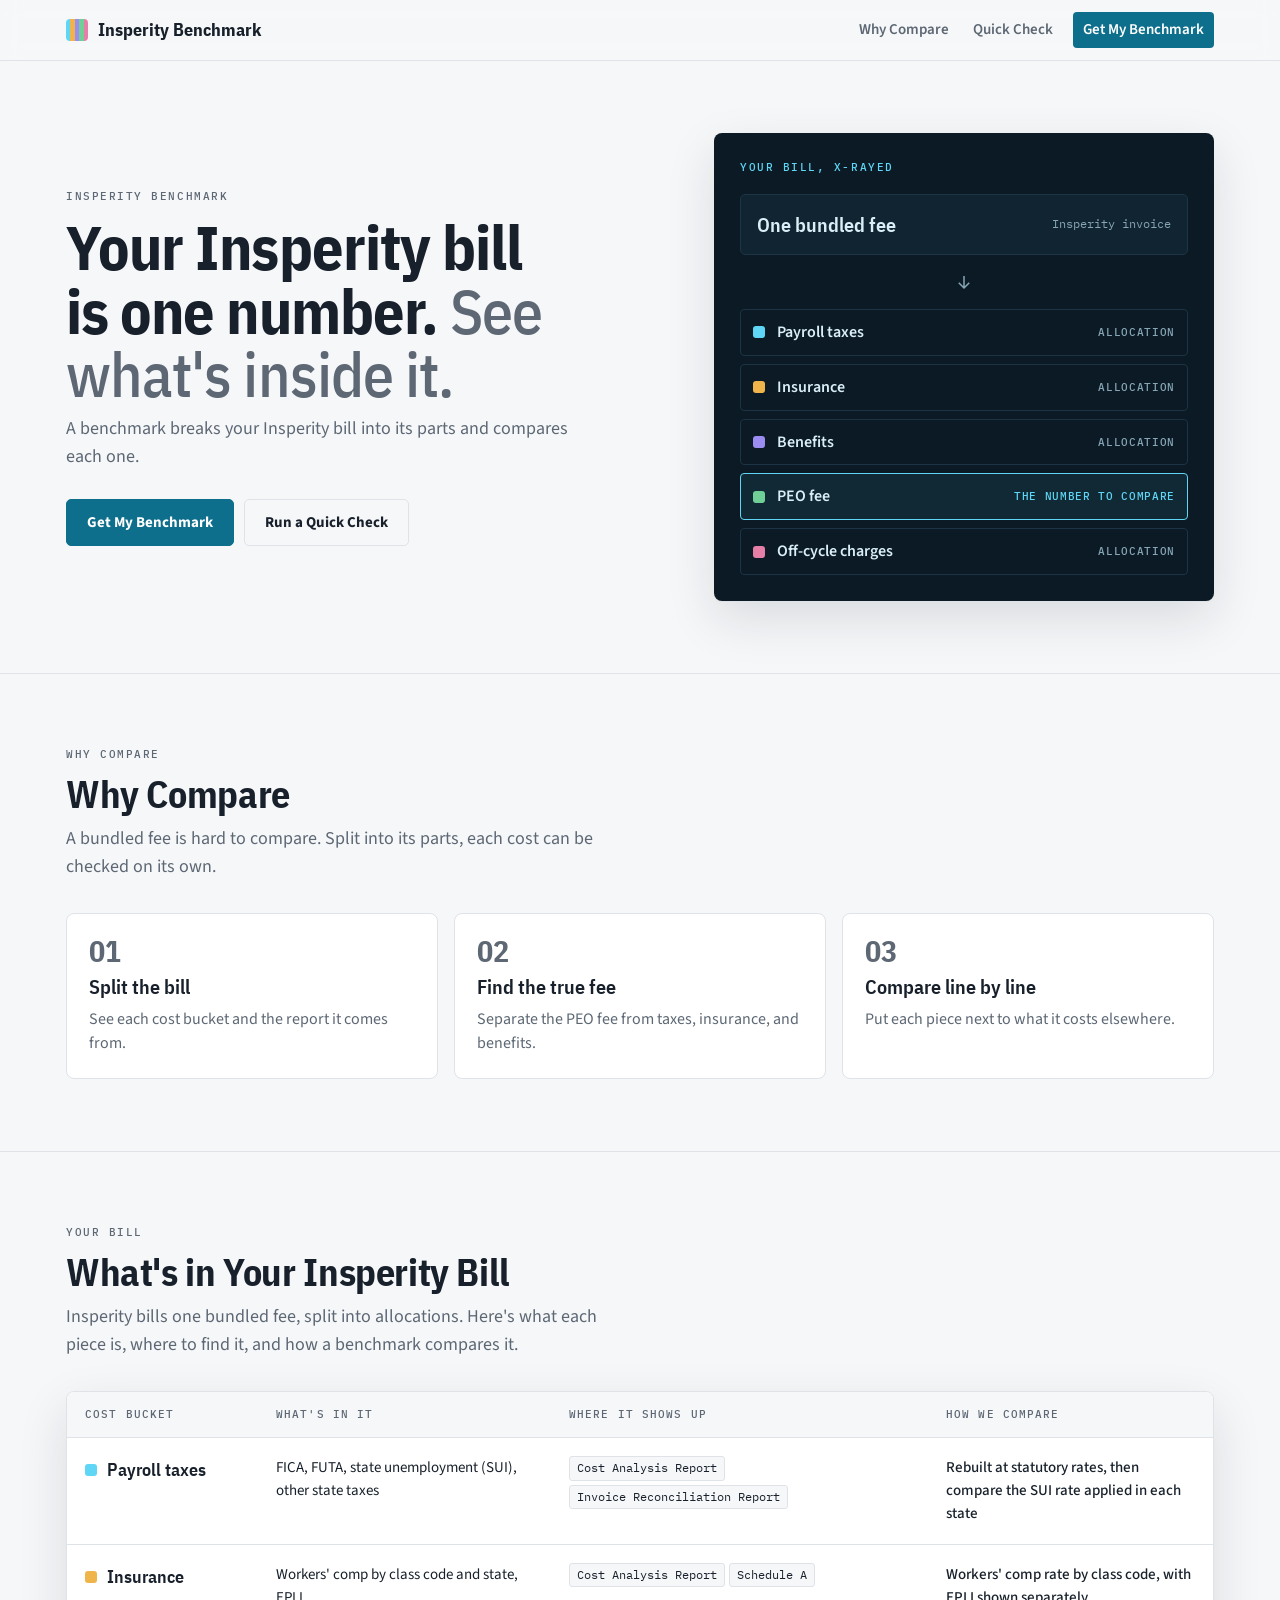
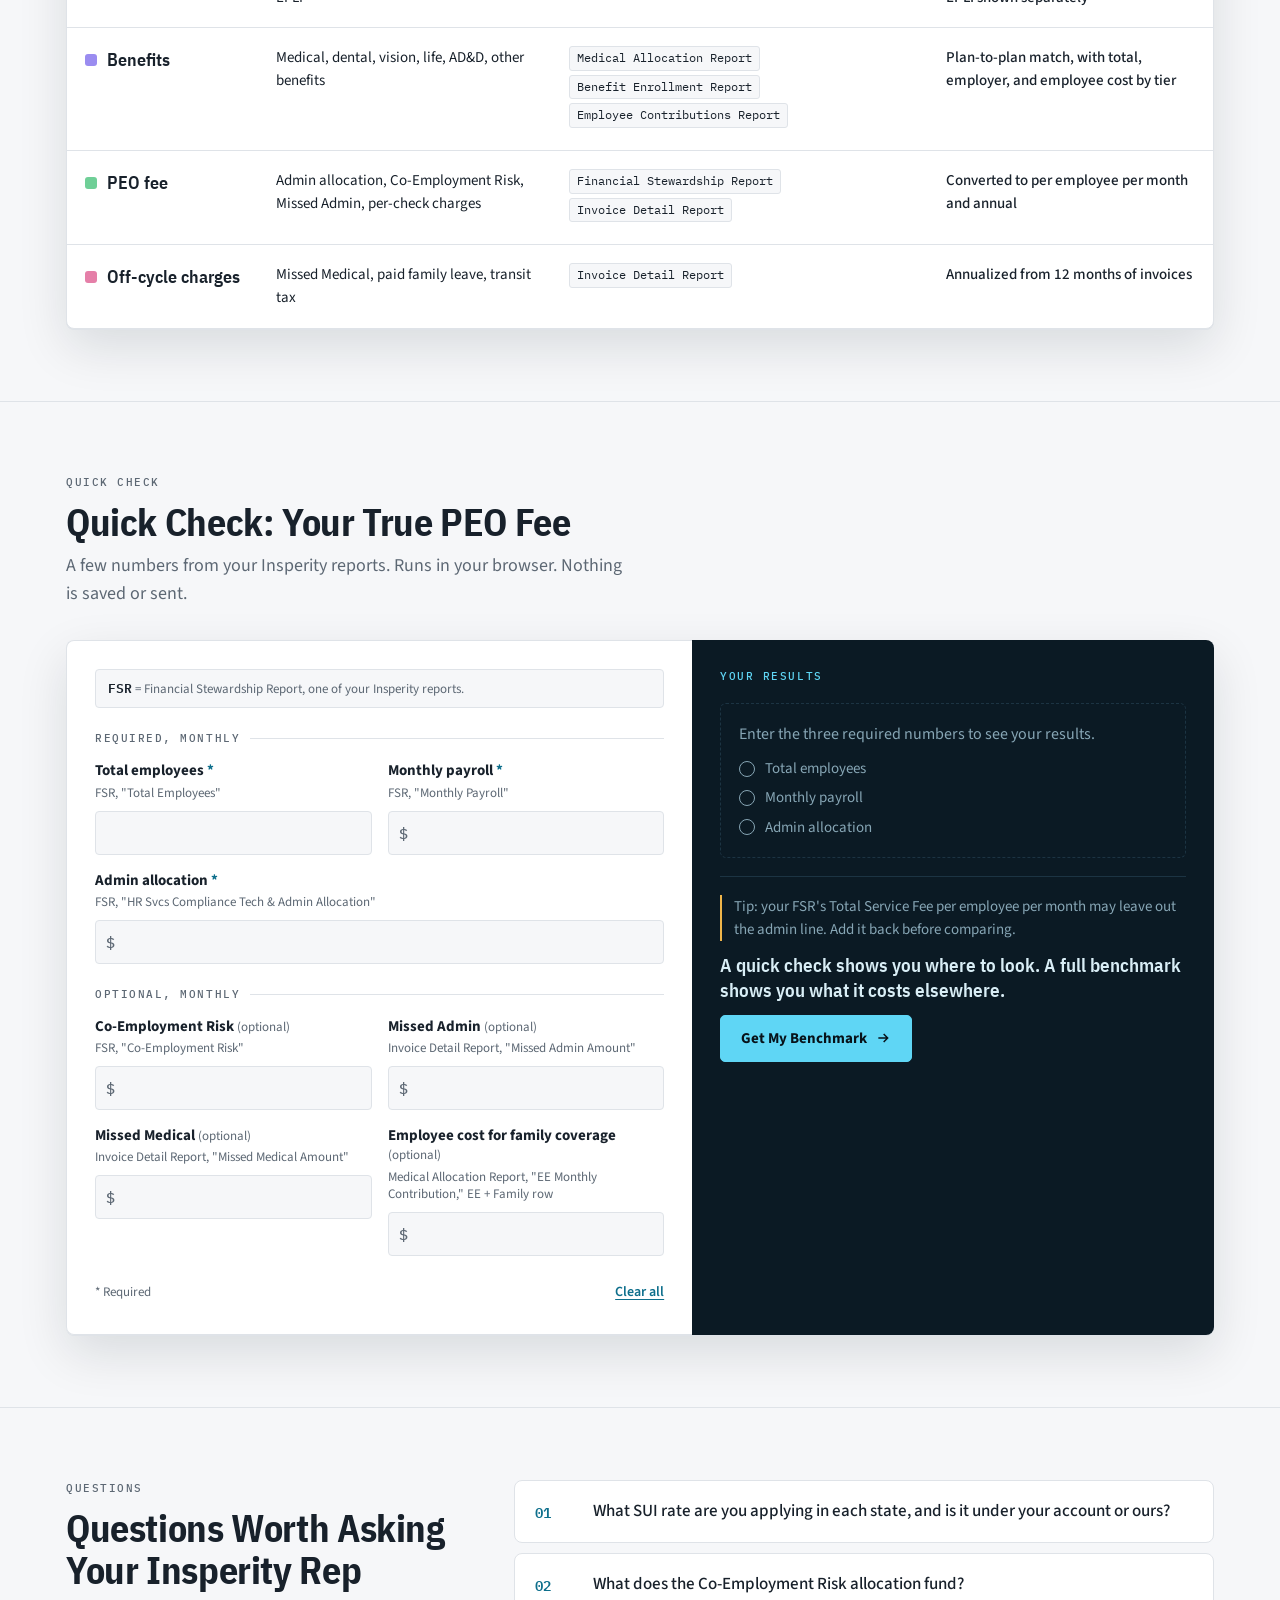
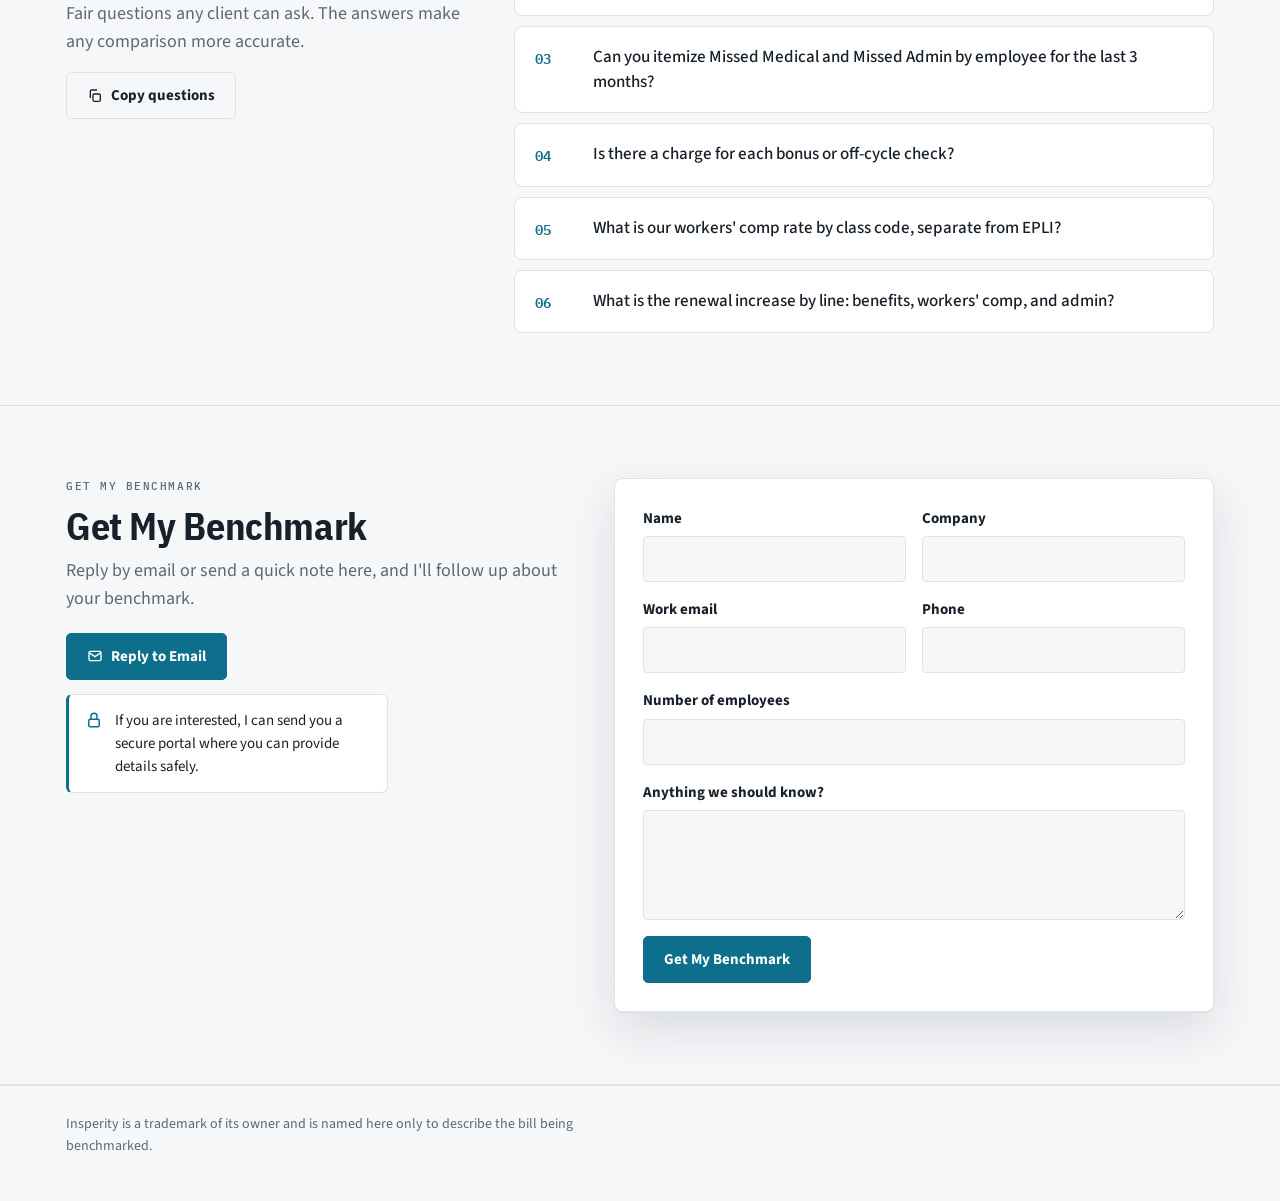
==== insperity/index.html @ aa6baac3 "Add Insperity benchmark landing page New page at insperity/index.html with hero, Why Compare, bill b" ====
<!doctype html>
<html lang="en">
<head>
<meta charset="utf-8">
<meta name="viewport" content="width=device-width, initial-scale=1">
<title>Insperity Benchmark</title>
<meta name="description" content="Benchmark your Insperity bill: what each cost bucket is, where to find it, and your true PEO fee.">
<link rel="preconnect" href="https://fonts.googleapis.com">
<link rel="preconnect" href="https://fonts.gstatic.com" crossorigin>
<link rel="stylesheet" href="https://fonts.googleapis.com/css2?family=IBM+Plex+Mono:wght@400;500;600&family=IBM+Plex+Sans+Condensed:wght@500;600;700&family=Source+Sans+3:wght@400;500;600;700&display=swap">
<style>
:root {
  --paper: #f6f7f9;
  --sheet: #ffffff;
  --ink: #18212b;
  --muted: #5d6874;
  --rule: #dfe3e8;
  --film: #0b1a24;
  --film-2: #102431;
  --film-ink: #d9eef6;
  --film-muted: #87a6b5;
  --film-rule: #1c3443;
  --scan: #5fd6f5;
  --accent: #0e6f8c;
  --accent-ink: #ffffff;
  --c1: #5fd6f5; --c2: #f0b54a; --c3: #9a8cf0; --c4: #6fcf97; --c5: #e57fa8;
  --chip-shop: #8a5a00; --chip-shop-bg: #fbefd6;
  --shadow: 0 1px 0 var(--rule), 0 18px 50px rgba(10, 25, 35, 0.12);
  --display: "IBM Plex Sans Condensed", "Arial Narrow", "Roboto Condensed", sans-serif;
  --body: "Source Sans 3", system-ui, -apple-system, "Segoe UI", sans-serif;
  --mono: "IBM Plex Mono", ui-monospace, "SF Mono", Menlo, monospace;
}
@media (prefers-color-scheme: dark) {
  :root:not([data-theme="light"]) {
    --paper: #0f1418; --sheet: #172027; --ink: #e8edf1; --muted: #98a4ae; --rule: #26313a;
    --film: #071219; --film-2: #0c1c26; --film-rule: #183140; --accent: #5fd6f5; --accent-ink: #071219;
    --chip-shop: #f3cb7a; --chip-shop-bg: #3a2c0e;
    --shadow: 0 1px 0 var(--rule), 0 18px 50px rgba(0, 0, 0, 0.35);
    color-scheme: dark;
  }
}
:root[data-theme="dark"] {
  --paper: #0f1418; --sheet: #172027; --ink: #e8edf1; --muted: #98a4ae; --rule: #26313a;
  --film: #071219; --film-2: #0c1c26; --film-rule: #183140; --accent: #5fd6f5; --accent-ink: #071219;
  --chip-shop: #f3cb7a; --chip-shop-bg: #3a2c0e;
  --shadow: 0 1px 0 var(--rule), 0 18px 50px rgba(0, 0, 0, 0.35);
  color-scheme: dark;
}
* { box-sizing: border-box; }
[hidden] { display: none !important; }
html { scroll-behavior: smooth; -webkit-text-size-adjust: 100%; }
@media (prefers-reduced-motion: reduce) { html { scroll-behavior: auto; } *, *::before, *::after { animation: none !important; transition: none !important; } }
body { margin: 0; background: var(--paper); color: var(--ink); font-family: var(--body); font-size: 16px; line-height: 1.55; -webkit-font-smoothing: antialiased; }
a { color: var(--accent); }
.num { font-variant-numeric: tabular-nums; }
.wrap { max-width: 1180px; margin: 0 auto; padding-left: max(16px, env(safe-area-inset-left, 0px)); padding-right: max(16px, env(safe-area-inset-right, 0px)); }
.label { font-family: var(--mono); font-size: 11px; font-weight: 500; letter-spacing: 0.14em; text-transform: uppercase; color: var(--muted); }
.sr { position: absolute; width: 1px; height: 1px; overflow: hidden; clip: rect(0 0 0 0); white-space: nowrap; }
.skip { position: absolute; left: 16px; top: -48px; z-index: 50; background: var(--ink); color: var(--paper); padding: 8px 12px; border-radius: 4px; }
.skip:focus { top: 8px; }
a:focus-visible, button:focus-visible, input:focus-visible, textarea:focus-visible { outline: 2px solid var(--scan); outline-offset: 2px; }

/* Nav */
.nav { position: sticky; top: 0; z-index: 20; background: color-mix(in srgb, var(--paper) 88%, transparent); backdrop-filter: saturate(1.4) blur(10px); -webkit-backdrop-filter: saturate(1.4) blur(10px); border-bottom: 1px solid var(--rule); }
.nav .wrap { display: flex; align-items: center; gap: 24px; min-height: 60px; }
.brand { display: inline-flex; align-items: center; gap: 10px; font-family: var(--display); font-weight: 700; font-size: 18px; color: var(--ink); text-decoration: none; white-space: nowrap; }
.brand i { width: 22px; height: 22px; border-radius: 4px; background: linear-gradient(90deg, var(--c1) 0 20%, var(--c2) 20% 40%, var(--c3) 40% 60%, var(--c4) 60% 80%, var(--c5) 80%); }
.nav ul { list-style: none; display: flex; align-items: center; gap: 4px; margin: 0 0 0 auto; padding: 0; }
.nav a.link { display: block; color: var(--muted); text-decoration: none; font-size: 15px; font-weight: 600; padding: 6px 10px; border-radius: 4px; white-space: nowrap; }
.nav a.link:hover { color: var(--ink); background: var(--sheet); }
.nav a.link[aria-current="true"] { color: var(--ink); }
.nav a.cta { color: var(--accent-ink); background: var(--accent); margin-left: 6px; }
.nav a.cta:hover { color: var(--accent-ink); background: var(--accent); filter: brightness(1.08); }
@media (max-width: 680px) {
  .nav .wrap { flex-wrap: wrap; gap: 0; padding-block: 8px 6px; min-height: 0; }
  .nav ul { margin: 4px 0 0 -10px; width: calc(100% + 10px); overflow-x: auto; scrollbar-width: none; }
  .nav ul::-webkit-scrollbar { display: none; }
  .nav a.link { font-size: 14px; }
}

/* Sections */
section { padding-block: 72px; border-bottom: 1px solid var(--rule); scroll-margin-top: 64px; }
@media (max-width: 680px) { section { padding-block: 52px; scroll-margin-top: 92px; } }
.head { display: grid; gap: 10px; max-width: 760px; margin-bottom: 32px; }
h1 { margin: 0; font-family: var(--display); font-weight: 700; font-size: clamp(36px, 5.6vw, 62px); line-height: 1.02; letter-spacing: -0.015em; text-wrap: balance; }
h1 span { color: var(--muted); font-weight: 500; }
h2 { margin: 0; font-family: var(--display); font-weight: 700; font-size: clamp(27px, 3.6vw, 38px); line-height: 1.1; letter-spacing: -0.01em; text-wrap: balance; }
h3 { margin: 0; font-family: var(--display); font-weight: 600; font-size: 20px; line-height: 1.25; }
.lede { margin: 0; color: var(--muted); max-width: 62ch; font-size: 18px; text-wrap: pretty; }
.btn { display: inline-flex; align-items: center; gap: 8px; font: 700 15px var(--body); border-radius: 5px; padding: 12px 20px; text-decoration: none; border: 1px solid var(--accent); background: var(--accent); color: var(--accent-ink); cursor: pointer; transition: transform 0.15s ease, filter 0.15s ease; }
.btn:hover { filter: brightness(1.08); transform: translateY(-1px); }
.btn.ghost { background: transparent; color: var(--ink); border-color: var(--rule); }
.btn.ghost:hover { border-color: var(--muted); }
.btn svg { width: 16px; height: 16px; }
.btns { display: flex; flex-wrap: wrap; gap: 10px; }

/* Hero */
.hero { padding-block: 72px; overflow: hidden; }
.hero-grid { display: grid; grid-template-columns: minmax(0, 6fr) minmax(0, 5fr); gap: 48px; align-items: center; }
@media (max-width: 920px) { .hero-grid { grid-template-columns: minmax(0, 1fr); gap: 36px; } }
.hero .head { margin-bottom: 28px; }
.xray { position: relative; background: var(--film); color: var(--film-ink); border-radius: 8px; padding: 26px; box-shadow: var(--shadow); overflow: hidden; display: grid; gap: 18px; }
.xray::after { content: ""; position: absolute; top: 0; bottom: 0; width: 120px; left: -140px; background: linear-gradient(90deg, transparent, rgba(95, 214, 245, 0.18), transparent); pointer-events: none; animation: sweep 2.6s ease-out 0.5s 1; }
@keyframes sweep { to { left: 110%; } }
.xray .label { color: var(--scan); }
.xray .one { border: 1px solid var(--film-rule); border-radius: 5px; padding: 14px 16px; display: flex; justify-content: space-between; align-items: center; gap: 12px; background: var(--film-2); }
.xray .one b { font-family: var(--display); font-size: 20px; font-weight: 600; }
.xray .one span { font-family: var(--mono); font-size: 12px; color: var(--film-muted); }
@media (max-width: 420px) { .xray { padding: 20px; } .xray .one span { display: none; } }
.xray .arrow { justify-self: center; color: var(--film-muted); }
.xray ul { list-style: none; margin: 0; padding: 0; display: grid; gap: 8px; }
.xray li { display: grid; grid-template-columns: 12px minmax(0, 1fr) auto; gap: 12px; align-items: center; padding: 10px 12px; border-radius: 4px; border: 1px solid var(--film-rule); font-weight: 600; }
.xray li i { width: 12px; height: 12px; border-radius: 3px; }
.xray li small { font-family: var(--mono); font-size: 11px; font-weight: 500; color: var(--film-muted); letter-spacing: 0.06em; text-transform: uppercase; }
.xray li.key { border-color: var(--scan); background: rgba(95, 214, 245, 0.08); }
.xray li.key small { color: var(--scan); }

/* Why compare */
.why { display: grid; grid-template-columns: repeat(3, minmax(0, 1fr)); gap: 16px; }
@media (max-width: 860px) { .why { grid-template-columns: minmax(0, 1fr); } }
.card { background: var(--sheet); border: 1px solid var(--rule); border-radius: 8px; padding: 22px; display: grid; gap: 8px; align-content: start; }
.card .n { font-family: var(--display); font-weight: 700; font-size: 30px; line-height: 1; color: var(--muted); }
.card p { margin: 0; color: var(--muted); }

/* Section 1: bill table */
.table-wrap { background: var(--sheet); border: 1px solid var(--rule); border-radius: 8px; overflow-x: auto; box-shadow: var(--shadow); }
table.bill { width: 100%; border-collapse: collapse; font-size: 15px; }
table.bill th { text-align: left; font-family: var(--mono); font-weight: 500; font-size: 11px; letter-spacing: 0.1em; text-transform: uppercase; color: var(--muted); padding: 14px 18px; border-bottom: 1px solid var(--rule); background: var(--paper); }
table.bill td { padding: 18px; border-bottom: 1px solid var(--rule); vertical-align: top; }
table.bill tbody tr:last-child td { border-bottom: 0; }
table.bill tbody tr { transition: background 0.15s ease; }
table.bill tbody tr:hover { background: color-mix(in srgb, var(--paper) 60%, transparent); }
table.bill td:first-child { white-space: nowrap; }
.bucket { display: inline-flex; align-items: center; gap: 10px; font-family: var(--display); font-weight: 600; font-size: 18px; }
.bucket i { width: 12px; height: 12px; border-radius: 3px; flex: none; }
.where { color: var(--muted); }
.where span { display: inline-block; font-family: var(--mono); font-size: 12px; padding: 2px 7px; margin: 0 4px 4px 0; border: 1px solid var(--rule); border-radius: 3px; background: var(--paper); color: var(--ink); }
.compare { font-weight: 500; }
@media (max-width: 760px) {
  .table-wrap { background: transparent; border: 0; overflow: visible; box-shadow: none; }
  table.bill, table.bill tbody, table.bill tr, table.bill td { display: block; width: 100%; }
  table.bill thead { position: absolute; width: 1px; height: 1px; overflow: hidden; clip: rect(0 0 0 0); }
  table.bill tbody tr { background: var(--sheet); border: 1px solid var(--rule); border-radius: 8px; margin-bottom: 12px; padding: 6px 0 8px; }
  table.bill tbody tr:hover { background: var(--sheet); }
  table.bill td { border-bottom: 0; padding: 8px 18px; white-space: normal; }
  table.bill td:first-child { padding-top: 14px; padding-bottom: 4px; }
  table.bill td:not(:first-child)::before { content: attr(data-label); display: block; font-family: var(--mono); font-size: 11px; letter-spacing: 0.1em; text-transform: uppercase; color: var(--muted); margin-bottom: 4px; }
}

/* Section 2: quick check */
.qc { display: grid; grid-template-columns: minmax(0, 6fr) minmax(0, 5fr); border-radius: 8px; box-shadow: var(--shadow); align-items: stretch; }
@media (max-width: 900px) { .qc { grid-template-columns: minmax(0, 1fr); } }
.qc-in { background: var(--sheet); border: 1px solid var(--rule); border-right: 0; border-radius: 8px 0 0 8px; padding: 28px; display: grid; gap: 22px; align-content: start; }
@media (max-width: 900px) { .qc-in { border-right: 1px solid var(--rule); border-bottom: 0; border-radius: 8px 8px 0 0; padding: 22px; } }
.group { display: grid; gap: 14px; border: 0; margin: 0; padding: 0; min-width: 0; }
.group legend { padding: 0; margin-bottom: 14px; display: flex; align-items: center; gap: 10px; width: 100%; }
.group legend::after { content: ""; flex: 1; height: 1px; background: var(--rule); }
.fields { display: grid; grid-template-columns: repeat(2, minmax(0, 1fr)); gap: 16px; }
@media (max-width: 560px) { .fields { grid-template-columns: minmax(0, 1fr); } }
.field { display: grid; gap: 4px; align-content: start; }
.field.wide { grid-column: 1 / -1; }
.field label { font-weight: 700; font-size: 15px; line-height: 1.3; }
.field .opt { font-weight: 400; color: var(--muted); font-size: 13px; }
.field .req { color: var(--accent); font-weight: 700; }
.field .src { font-size: 13px; color: var(--muted); line-height: 1.35; }
.input { position: relative; margin-top: 4px; }
.input b { position: absolute; left: 11px; top: 50%; transform: translateY(-50%); font: 500 15px var(--mono); color: var(--muted); pointer-events: none; }
.input input { font: 500 16px var(--mono); color: var(--ink); background: var(--paper); border: 1px solid var(--rule); border-radius: 4px; padding: 11px 12px 11px 28px; width: 100%; font-variant-numeric: tabular-nums; transition: border-color 0.15s ease, background 0.15s ease; }
.input.count input { padding-left: 12px; }
.input input:hover { border-color: var(--muted); }
.input input:focus { background: var(--sheet); border-color: var(--accent); }
.fine { margin: 0; font-size: 13px; color: var(--muted); padding: 8px 12px; background: var(--paper); border: 1px solid var(--rule); border-radius: 4px; }
.fine b { font-family: var(--mono); font-weight: 600; color: var(--ink); }
.qc-tools { display: flex; justify-content: space-between; align-items: center; gap: 12px; flex-wrap: wrap; font-size: 13px; color: var(--muted); }
.textbtn { font: 600 14px var(--body); color: var(--accent); background: none; border: 0; padding: 4px 0; cursor: pointer; text-decoration: underline; text-underline-offset: 3px; }

.qc-out { background: var(--film); color: var(--film-ink); border-radius: 0 8px 8px 0; padding: 28px; position: relative; }
@media (max-width: 900px) { .qc-out { border-radius: 0 0 8px 8px; padding: 22px; } }
.qc-out-inner { position: sticky; top: 84px; display: grid; gap: 18px; }
.qc-out .label { color: var(--scan); }
.qc-out a { color: var(--scan); }
.empty { display: grid; gap: 10px; color: var(--film-muted); border: 1px dashed var(--film-rule); border-radius: 6px; padding: 18px; margin: 0; }
.empty ul { margin: 0; padding: 0; list-style: none; display: grid; gap: 6px; font-size: 15px; }
.empty li { display: flex; align-items: center; gap: 10px; }
.empty li::before { content: ""; width: 14px; height: 14px; border-radius: 50%; border: 1.5px solid var(--film-muted); flex: none; }
.empty li.done { color: var(--film-ink); }
.empty li.done::before { background: var(--scan); border-color: var(--scan); }
.result { border-top: 1px solid var(--film-rule); padding-top: 16px; display: grid; gap: 6px; animation: rise 0.25s ease-out; }
.result:first-of-type { border-top: 0; padding-top: 0; }
@keyframes rise { from { opacity: 0; transform: translateY(4px); } }
.result .stat { font-family: var(--display); font-weight: 600; font-size: 21px; line-height: 1.3; }
.result .stat b { color: var(--scan); font-weight: 700; }
.result.primary { background: var(--film-2); border: 1px solid var(--film-rule); border-radius: 6px; padding: 18px; }
.result.primary .stat { font-size: 24px; }
.result p { margin: 0; color: var(--film-muted); font-size: 15px; }
.result .source { font-size: 13px; }
.band { display: inline-block; justify-self: start; font-family: var(--mono); font-size: 11px; font-weight: 600; letter-spacing: 0.06em; text-transform: uppercase; padding: 3px 8px; border-radius: 3px; }
.band.low { color: #071219; background: var(--c4); }
.band.mid { color: #071219; background: var(--c2); }
.band.high { color: #071219; background: var(--c5); }
.after { border-top: 1px solid var(--film-rule); padding-top: 18px; display: grid; gap: 12px; }
.after p { margin: 0; font-size: 15px; }
.after .tip { color: var(--film-muted); padding-left: 12px; border-left: 2px solid var(--c2); }
.after .close { font-family: var(--display); font-size: 19px; font-weight: 600; line-height: 1.3; }
.qc-out .btn { justify-self: start; background: var(--scan); border-color: var(--scan); color: #071219; }

/* Section 3: questions */
.q-grid { display: grid; grid-template-columns: minmax(0, 4fr) minmax(0, 7fr); gap: 48px; align-items: start; }
@media (max-width: 860px) { .q-grid { grid-template-columns: minmax(0, 1fr); gap: 8px; } }
.q-grid .head { position: sticky; top: 92px; margin-bottom: 0; }
@media (max-width: 860px) { .q-grid .head { position: static; margin-bottom: 20px; } }
ol.asks { list-style: none; margin: 0; padding: 0; counter-reset: q; display: grid; gap: 10px; }
ol.asks li { counter-increment: q; display: grid; grid-template-columns: 44px minmax(0, 1fr); gap: 14px; align-items: start; padding: 18px 20px; background: var(--sheet); border: 1px solid var(--rule); border-radius: 8px; font-size: 17px; font-weight: 500; line-height: 1.45; }
ol.asks li::before { content: counter(q, decimal-leading-zero); font-family: var(--mono); font-weight: 600; font-size: 14px; line-height: 1.8; color: var(--accent); }
.copy-row { margin-top: 6px; display: flex; align-items: center; gap: 12px; }
.copied { font-size: 14px; color: var(--muted); }

/* Section 4: stories */
.stories { display: grid; grid-template-columns: repeat(auto-fit, minmax(290px, 1fr)); gap: 16px; }
.story { background: var(--sheet); border: 1px solid var(--rule); border-radius: 8px; padding: 24px; display: grid; gap: 16px; align-content: start; }
.story dl { margin: 0; display: grid; gap: 14px; }
.story dt { font-family: var(--mono); font-size: 11px; letter-spacing: 0.12em; text-transform: uppercase; color: var(--muted); }
.story dd { margin: 3px 0 0; }
.story blockquote { margin: 0; padding: 14px 0 0 16px; border-left: 3px solid var(--accent); font-size: 17px; font-weight: 500; }
.story blockquote cite { display: block; margin-top: 8px; font-style: normal; font-weight: 400; font-size: 14px; color: var(--muted); }

/* Form */
.form-grid { display: grid; grid-template-columns: minmax(0, 5fr) minmax(0, 6fr); gap: 48px; align-items: start; }
@media (max-width: 860px) { .form-grid { grid-template-columns: minmax(0, 1fr); gap: 8px; } }
.form { background: var(--sheet); border: 1px solid var(--rule); border-radius: 8px; padding: 28px; display: grid; gap: 16px; box-shadow: var(--shadow); }
@media (max-width: 560px) { .form { padding: 20px; } }
.form .row2 { display: grid; grid-template-columns: 1fr 1fr; gap: 16px; }
@media (max-width: 560px) { .form .row2 { grid-template-columns: 1fr; } }
.form label { display: grid; gap: 6px; font-weight: 700; font-size: 15px; }
.form input, .form textarea { font: 400 16px var(--body); color: var(--ink); background: var(--paper); border: 1px solid var(--rule); border-radius: 4px; padding: 11px 12px; width: 100%; transition: border-color 0.15s ease, background 0.15s ease; }
.form input:focus, .form textarea:focus { background: var(--sheet); border-color: var(--accent); }
.form textarea { min-height: 110px; resize: vertical; }
.form .btn { justify-self: start; }
.hp { position: absolute; left: -9999px; }
.reply { margin-top: 10px; display: grid; gap: 14px; justify-items: start; }
.secure { margin: 0; display: flex; gap: 12px; align-items: flex-start; padding: 14px 16px; background: var(--sheet); border: 1px solid var(--rule); border-left: 3px solid var(--accent); border-radius: 6px; font-size: 15px; max-width: 46ch; }
.secure svg { width: 18px; height: 18px; flex: none; margin-top: 2px; color: var(--accent); }

footer { padding-block: 28px 44px; color: var(--muted); font-size: 14px; border-top: 1px solid var(--rule); }
footer .wrap { display: flex; flex-wrap: wrap; justify-content: space-between; gap: 12px; }
footer p { margin: 0; max-width: 80ch; }
</style>
</head>
<body>
<a class="skip" href="#main">Skip to content</a>

<nav class="nav" aria-label="Page">
  <div class="wrap">
    <a class="brand" href="#top"><i aria-hidden="true"></i>Insperity Benchmark</a>
    <ul>
      <li><a class="link" href="#why-compare">Why Compare</a></li>
      <li><a class="link" href="#quick-check">Quick Check</a></li>
      <li><a class="link cta" href="#get-benchmark">Get My Benchmark</a></li>
    </ul>
  </div>
</nav>

<main id="main">

  <!-- Hero (stand-in: replace with the live page's hero) -->
  <section class="hero" id="top">
    <div class="wrap hero-grid">
      <div>
        <div class="head">
          <span class="label">Insperity benchmark</span>
          <h1>Your Insperity bill is one number. <span>See what's inside it.</span></h1>
          <p class="lede">A benchmark breaks your Insperity bill into its parts and compares each one.</p>
        </div>
        <div class="btns">
          <a class="btn" href="#get-benchmark">Get My Benchmark</a>
          <a class="btn ghost" href="#quick-check">Run a Quick Check</a>
        </div>
      </div>
      <figure class="xray" aria-label="One bundled fee, split into five cost buckets" style="margin:0">
        <span class="label">Your bill, x-rayed</span>
        <div class="one"><b>One bundled fee</b><span>Insperity invoice</span></div>
        <svg class="arrow" width="18" height="18" viewBox="0 0 24 24" fill="none" stroke="currentColor" stroke-width="2" aria-hidden="true"><path d="M12 4v16M5 13l7 7 7-7"/></svg>
        <ul>
          <li><i style="background:var(--c1)"></i>Payroll taxes<small>Allocation</small></li>
          <li><i style="background:var(--c2)"></i>Insurance<small>Allocation</small></li>
          <li><i style="background:var(--c3)"></i>Benefits<small>Allocation</small></li>
          <li class="key"><i style="background:var(--c4)"></i>PEO fee<small>The number to compare</small></li>
          <li><i style="background:var(--c5)"></i>Off-cycle charges<small>Allocation</small></li>
        </ul>
      </figure>
    </div>
  </section>

  <!-- Why Compare (stand-in: replace with the live page's section) -->
  <section id="why-compare">
    <div class="wrap">
      <div class="head">
        <span class="label">Why compare</span>
        <h2>Why Compare</h2>
        <p class="lede">A bundled fee is hard to compare. Split into its parts, each cost can be checked on its own.</p>
      </div>
      <div class="why">
        <div class="card"><span class="n">01</span><h3>Split the bill</h3><p>See each cost bucket and the report it comes from.</p></div>
        <div class="card"><span class="n">02</span><h3>Find the true fee</h3><p>Separate the PEO fee from taxes, insurance, and benefits.</p></div>
        <div class="card"><span class="n">03</span><h3>Compare line by line</h3><p>Put each piece next to what it costs elsewhere.</p></div>
      </div>
    </div>
  </section>

  <!-- NEW Section 1 -->
  <section id="your-bill">
    <div class="wrap">
      <div class="head">
        <span class="label">Your bill</span>
        <h2>What's in Your Insperity Bill</h2>
        <p class="lede">Insperity bills one bundled fee, split into allocations. Here's what each piece is, where to find it, and how a benchmark compares it.</p>
      </div>
      <div class="table-wrap">
        <table class="bill">
          <thead>
            <tr><th scope="col">Cost bucket</th><th scope="col">What's in it</th><th scope="col">Where it shows up</th><th scope="col">How we compare</th></tr>
          </thead>
          <tbody>
            <tr>
              <td><span class="bucket"><i style="background:var(--c1)"></i>Payroll taxes</span></td>
              <td data-label="What's in it">FICA, FUTA, state unemployment (SUI), other state taxes</td>
              <td data-label="Where it shows up" class="where"><span>Cost Analysis Report</span><span>Invoice Reconciliation Report</span></td>
              <td data-label="How we compare" class="compare">Rebuilt at statutory rates, then compare the SUI rate applied in each state</td>
            </tr>
            <tr>
              <td><span class="bucket"><i style="background:var(--c2)"></i>Insurance</span></td>
              <td data-label="What's in it">Workers' comp by class code and state, EPLI</td>
              <td data-label="Where it shows up" class="where"><span>Cost Analysis Report</span><span>Schedule A</span></td>
              <td data-label="How we compare" class="compare">Workers' comp rate by class code, with EPLI shown separately</td>
            </tr>
            <tr>
              <td><span class="bucket"><i style="background:var(--c3)"></i>Benefits</span></td>
              <td data-label="What's in it">Medical, dental, vision, life, AD&amp;D, other benefits</td>
              <td data-label="Where it shows up" class="where"><span>Medical Allocation Report</span><span>Benefit Enrollment Report</span><span>Employee Contributions Report</span></td>
              <td data-label="How we compare" class="compare">Plan-to-plan match, with total, employer, and employee cost by tier</td>
            </tr>
            <tr>
              <td><span class="bucket"><i style="background:var(--c4)"></i>PEO fee</span></td>
              <td data-label="What's in it">Admin allocation, Co-Employment Risk, Missed Admin, per-check charges</td>
              <td data-label="Where it shows up" class="where"><span>Financial Stewardship Report</span><span>Invoice Detail Report</span></td>
              <td data-label="How we compare" class="compare">Converted to per employee per month and annual</td>
            </tr>
            <tr>
              <td><span class="bucket"><i style="background:var(--c5)"></i>Off-cycle charges</span></td>
              <td data-label="What's in it">Missed Medical, paid family leave, transit tax</td>
              <td data-label="Where it shows up" class="where"><span>Invoice Detail Report</span></td>
              <td data-label="How we compare" class="compare">Annualized from 12 months of invoices</td>
            </tr>
          </tbody>
        </table>
      </div>
    </div>
  </section>

  <!-- NEW Section 2 -->
  <section id="quick-check">
    <div class="wrap">
      <div class="head">
        <span class="label">Quick check</span>
        <h2>Quick Check: Your True PEO Fee</h2>
        <p class="lede">A few numbers from your Insperity reports. Runs in your browser. Nothing is saved or sent.</p>
      </div>

      <div class="qc">
        <form class="qc-in" id="qc-form" autocomplete="off" novalidate>
          <p class="fine"><b>FSR</b> = Financial Stewardship Report, one of your Insperity reports.</p>
          <fieldset class="group">
            <legend class="label">Required, monthly</legend>
            <div class="fields">
              <div class="field">
                <label for="qc-employees">Total employees <span class="req" aria-hidden="true">*</span></label>
                <span class="src" id="h-employees">FSR, "Total Employees"</span>
                <div class="input count"><input id="qc-employees" data-kind="count" type="text" inputmode="decimal" required aria-describedby="h-employees"></div>
              </div>
              <div class="field">
                <label for="qc-payroll">Monthly payroll <span class="req" aria-hidden="true">*</span></label>
                <span class="src" id="h-payroll">FSR, "Monthly Payroll"</span>
                <div class="input"><b aria-hidden="true">$</b><input id="qc-payroll" type="text" inputmode="decimal" required aria-describedby="h-payroll"></div>
              </div>
              <div class="field wide">
                <label for="qc-admin">Admin allocation <span class="req" aria-hidden="true">*</span></label>
                <span class="src" id="h-admin">FSR, "HR Svcs Compliance Tech &amp; Admin Allocation"</span>
                <div class="input"><b aria-hidden="true">$</b><input id="qc-admin" type="text" inputmode="decimal" required aria-describedby="h-admin"></div>
              </div>
            </div>
          </fieldset>

          <fieldset class="group">
            <legend class="label">Optional, monthly</legend>
            <div class="fields">
              <div class="field">
                <label for="qc-risk">Co-Employment Risk <span class="opt">(optional)</span></label>
                <span class="src" id="h-risk">FSR, "Co-Employment Risk"</span>
                <div class="input"><b aria-hidden="true">$</b><input id="qc-risk" type="text" inputmode="decimal" aria-describedby="h-risk"></div>
              </div>
              <div class="field">
                <label for="qc-missed-admin">Missed Admin <span class="opt">(optional)</span></label>
                <span class="src" id="h-missed-admin">Invoice Detail Report, "Missed Admin Amount"</span>
                <div class="input"><b aria-hidden="true">$</b><input id="qc-missed-admin" type="text" inputmode="decimal" aria-describedby="h-missed-admin"></div>
              </div>
              <div class="field">
                <label for="qc-missed-medical">Missed Medical <span class="opt">(optional)</span></label>
                <span class="src" id="h-missed-medical">Invoice Detail Report, "Missed Medical Amount"</span>
                <div class="input"><b aria-hidden="true">$</b><input id="qc-missed-medical" type="text" inputmode="decimal" aria-describedby="h-missed-medical"></div>
              </div>
              <div class="field">
                <label for="qc-family">Employee cost for family coverage <span class="opt">(optional)</span></label>
                <span class="src" id="h-family">Medical Allocation Report, "EE Monthly Contribution," EE + Family row</span>
                <div class="input"><b aria-hidden="true">$</b><input id="qc-family" type="text" inputmode="decimal" aria-describedby="h-family"></div>
              </div>
            </div>
          </fieldset>

          <div class="qc-tools">
            <span><span class="req">*</span> Required</span>
            <button type="reset" class="textbtn">Clear all</button>
          </div>
        </form>

        <div class="qc-out">
          <div class="qc-out-inner" aria-live="polite">
            <span class="label">Your results</span>

            <div class="empty" id="qc-empty">
              <span>Enter the three required numbers to see your results.</span>
              <ul>
                <li data-need="employees">Total employees</li>
                <li data-need="payroll">Monthly payroll</li>
                <li data-need="admin">Admin allocation</li>
              </ul>
            </div>

            <div class="result primary" id="r-fee" hidden>
              <div class="stat">True PEO fee: <b class="num" id="v-pepm"></b> per employee per month, <b class="num" id="v-annual"></b> per year</div>
              <p>This is Insperity's actual price for service. Everything else on your bill is taxes, insurance, and benefits that any PEO pays. This is the number to compare.</p>
            </div>
            <div class="result" id="r-pct" hidden>
              <div class="stat">True PEO fee as % of payroll: <b class="num" id="v-pct"></b></div>
              <p>Useful for comparing quotes priced different ways: per employee, per day, or percent of payroll.</p>
            </div>
            <div class="result" id="r-offcycle" hidden>
              <div class="stat">Off-cycle charges: <b class="num" id="v-offcycle"></b> per year</div>
              <p>These are billed outside your regular payroll allocations. Ask your rep to itemize them by employee.</p>
            </div>
            <div class="result" id="r-family" hidden>
              <div class="stat">Employee family cost: <b class="num" id="v-family"></b> per year</div>
              <span class="band" id="v-family-tag"></span>
              <p id="v-family-band"></p>
              <p class="source">Source: <a href="https://www.kff.org/health-costs/2026-employer-health-benefits-survey/" target="_blank" rel="noopener">KFF 2026 Employer Health Benefits Survey</a></p>
            </div>

            <div class="after">
              <p class="tip">Tip: your FSR's Total Service Fee per employee per month may leave out the admin line. Add it back before comparing.</p>
              <p class="close">A quick check shows you where to look. A full benchmark shows you what it costs elsewhere.</p>
              <a class="btn" href="#get-benchmark">Get My Benchmark
                <svg viewBox="0 0 24 24" fill="none" stroke="currentColor" stroke-width="2.2" aria-hidden="true"><path d="M5 12h14M13 6l6 6-6 6"/></svg></a>
            </div>
          </div>
        </div>
      </div>
    </div>
  </section>

  <!-- NEW Section 3 -->
  <section id="questions">
    <div class="wrap q-grid">
      <div class="head">
        <span class="label">Questions</span>
        <h2>Questions Worth Asking Your Insperity Rep</h2>
        <p class="lede">Fair questions any client can ask. The answers make any comparison more accurate.</p>
        <div class="copy-row">
          <button type="button" class="btn ghost" id="copy-questions">
            <svg viewBox="0 0 24 24" fill="none" stroke="currentColor" stroke-width="2" aria-hidden="true"><rect x="9" y="9" width="11" height="11" rx="2"/><path d="M5 15V5a2 2 0 0 1 2-2h8"/></svg>
            Copy questions</button>
          <span class="copied" id="copied" role="status"></span>
        </div>
      </div>
      <ol class="asks" id="asks">
        <li>What SUI rate are you applying in each state, and is it under your account or ours?</li>
        <li>What does the Co-Employment Risk allocation fund?</li>
        <li>Can you itemize Missed Medical and Missed Admin by employee for the last 3 months?</li>
        <li>Is there a charge for each bonus or off-cycle check?</li>
        <li>What is our workers' comp rate by class code, separate from EPLI?</li>
        <li>What is the renewal increase by line: benefits, workers' comp, and admin?</li>
      </ol>
    </div>
  </section>

  <!-- Existing sections from the live page go here, in their current order. -->

  <!-- NEW Section 4: hidden until real, approved stories are added. Remove the hidden attribute to show it. -->
  <section id="stories" hidden>
    <div class="wrap">
      <div class="head">
        <span class="label">Benchmark stories</span>
        <h2>Benchmark Stories</h2>
      </div>
      <div class="stories">
        <!--
        STORY CARD TEMPLATE. Copy this block once per story (up to 3) and replace each [bracketed] field.
        <article class="story">
          <dl>
            <div><dt>Profile</dt><dd>[Profile]</dd></div>
            <div><dt>What the benchmark found</dt><dd>[What the benchmark found]</dd></div>
            <div><dt>The decision</dt><dd>[The decision]</dd></div>
            <div><dt>The result</dt><dd>[The result]</dd></div>
          </dl>
          <blockquote>
            [Quote]
            <cite>[Name, title, company]</cite>
          </blockquote>
        </article>
        -->
      </div>
    </div>
  </section>

  <!-- Form (stand-in: keep the live page's form, name, and fields) -->
  <section id="get-benchmark">
    <div class="wrap form-grid">
      <div class="head">
        <span class="label">Get my benchmark</span>
        <h2>Get My Benchmark</h2>
        <p class="lede">Reply by email or send a quick note here, and I'll follow up about your benchmark.</p>
        <div class="reply">
          <!-- Set the address in the href below. -->
          <a class="btn" id="reply-email" href="mailto:your-email@brandonibarra.com?subject=Insperity%20benchmark&amp;body=Name%3A%20%0ACompany%3A%20%0ANumber%20of%20employees%3A%20%0ABest%20way%20to%20reach%20me%3A%20%0A">
            <svg viewBox="0 0 24 24" fill="none" stroke="currentColor" stroke-width="2" aria-hidden="true"><rect x="3" y="5" width="18" height="14" rx="2"/><path d="m3 7 9 6 9-6"/></svg>
            Reply to Email</a>
          <p class="secure">
            <svg viewBox="0 0 24 24" fill="none" stroke="currentColor" stroke-width="2" aria-hidden="true"><rect x="5" y="11" width="14" height="10" rx="2"/><path d="M8 11V7a4 4 0 0 1 8 0v4"/></svg>
            <span>If you are interested, I can send you a secure portal where you can provide details safely.</span>
          </p>
        </div>
      </div>
      <form class="form" name="insperity-benchmark" method="POST" data-netlify="true" netlify-honeypot="bot-field">
        <input type="hidden" name="form-name" value="insperity-benchmark">
        <p class="hp"><label>Leave this empty <input name="bot-field" tabindex="-1" autocomplete="off"></label></p>
        <div class="row2">
          <label>Name <input name="name" autocomplete="name" required></label>
          <label>Company <input name="company" autocomplete="organization" required></label>
        </div>
        <div class="row2">
          <label>Work email <input name="email" type="email" autocomplete="email" required></label>
          <label>Phone <input name="phone" type="tel" autocomplete="tel"></label>
        </div>
        <label>Number of employees <input name="employees" inputmode="numeric"></label>
        <label>Anything we should know? <textarea name="message"></textarea></label>
        <button class="btn" type="submit">Get My Benchmark</button>
      </form>
    </div>
  </section>

</main>

<footer>
  <div class="wrap">
    <p>Insperity is a trademark of its owner and is named here only to describe the bill being benchmarked.</p>
  </div>
</footer>

<script>
/* Quick Check. Runs entirely in the browser: no storage, cookies, analytics, or network calls. */
(function () {
  var ids = ['employees', 'payroll', 'admin', 'risk', 'missed-admin', 'missed-medical', 'family'];
  var el = function (id) { return document.getElementById(id); };
  var usd2 = new Intl.NumberFormat('en-US', { style: 'currency', currency: 'USD', minimumFractionDigits: 2, maximumFractionDigits: 2 });
  var usd0 = new Intl.NumberFormat('en-US', { style: 'currency', currency: 'USD', minimumFractionDigits: 0, maximumFractionDigits: 0 });
  var grp = new Intl.NumberFormat('en-US', { maximumFractionDigits: 2 });
  var AVG = 9687, HIGH = 12000;

  function parse(s) { return s.replace(/[$,\s]/g, ''); }
  function read(id) {
    var raw = parse(el('qc-' + id).value);
    if (raw === '') return { entered: false, value: 0 };
    var n = parseFloat(raw);
    return { entered: true, value: isFinite(n) ? n : 0 };
  }

  function update() {
    var v = {};
    ids.forEach(function (id) { v[id] = read(id); });
    var employees = v.employees.value, payroll = v.payroll.value, admin = v.admin.value;
    var ready = employees > 0 && payroll > 0 && admin > 0;

    document.querySelectorAll('[data-need]').forEach(function (li) {
      li.classList.toggle('done', v[li.getAttribute('data-need')].value > 0);
    });
    el('qc-empty').hidden = ready;
    ['r-fee', 'r-pct', 'r-offcycle', 'r-family'].forEach(function (id) { el(id).hidden = true; });
    if (!ready) return;

    var trueFeeMonthly = admin + v.risk.value + v['missed-admin'].value;
    var pepm = trueFeeMonthly / employees;
    var annualFee = trueFeeMonthly * 12;
    var pctOfPayroll = trueFeeMonthly / payroll * 100;
    var offCycleAnnual = (v['missed-medical'].value + v['missed-admin'].value) * 12;
    var familyAnnual = v.family.value * 12;

    el('v-pepm').textContent = usd2.format(pepm);
    el('v-annual').textContent = usd0.format(annualFee);
    el('r-fee').hidden = false;

    el('v-pct').textContent = pctOfPayroll.toFixed(2) + '%';
    el('r-pct').hidden = false;

    if (offCycleAnnual > 0) {
      el('v-offcycle').textContent = usd0.format(offCycleAnnual);
      el('r-offcycle').hidden = false;
    }

    if (v.family.entered && familyAnnual > 0) {
      el('v-family').textContent = usd0.format(familyAnnual);
      var band, tag, cls;
      if (familyAnnual < AVG) { band = 'Below the 2026 small-firm average of $9,687 a year for family coverage.'; tag = 'Below average'; cls = 'low'; }
      else if (familyAnnual < HIGH) { band = 'Above the 2026 small-firm average of $9,687 a year for family coverage.'; tag = 'Above average'; cls = 'mid'; }
      else { band = 'In the high-cost group. 31% of covered workers at smaller firms are in plans where family coverage costs the worker $12,000 or more a year.'; tag = 'High-cost group'; cls = 'high'; }
      el('v-family-band').textContent = band;
      var t = el('v-family-tag'); t.textContent = tag; t.className = 'band ' + cls;
      el('r-family').hidden = false;
    }
  }

  ids.forEach(function (id) {
    var input = el('qc-' + id);
    input.addEventListener('input', update);
    /* Tidy the number on blur: add thousands separators, keep what was typed otherwise. */
    input.addEventListener('blur', function () {
      var raw = parse(input.value);
      if (raw === '' || !isFinite(parseFloat(raw)) || !/^-?\d*\.?\d*$/.test(raw)) return;
      var n = parseFloat(raw);
      input.value = input.getAttribute('data-kind') === 'count' ? grp.format(n)
        : (raw.indexOf('.') > -1 ? n.toLocaleString('en-US', { minimumFractionDigits: 2, maximumFractionDigits: 2 }) : grp.format(n));
    });
  });
  el('qc-form').addEventListener('reset', function () { setTimeout(update, 0); });
  el('qc-form').addEventListener('submit', function (e) { e.preventDefault(); });
  update();

  /* Copy questions to the clipboard (local only). */
  var copyBtn = el('copy-questions');
  copyBtn.addEventListener('click', function () {
    var text = Array.prototype.map.call(document.querySelectorAll('#asks li'), function (li, i) { return (i + 1) + '. ' + li.textContent.trim(); }).join('\n');
    var done = function () { el('copied').textContent = 'Copied. Paste into an email to your rep.'; };
    if (navigator.clipboard && navigator.clipboard.writeText) navigator.clipboard.writeText(text).then(done, fallback);
    else fallback();
    function fallback() {
      var ta = document.createElement('textarea'); ta.value = text; ta.setAttribute('readonly', ''); ta.style.position = 'absolute'; ta.style.left = '-9999px';
      document.body.appendChild(ta); ta.select();
      try { document.execCommand('copy'); done(); } catch (e) { el('copied').textContent = 'Select the questions to copy them.'; }
      document.body.removeChild(ta);
    }
  });

  /* Highlight the nav link for the section in view. */
  var links = document.querySelectorAll('.nav a.link[href^="#"]');
  if ('IntersectionObserver' in window) {
    var io = new IntersectionObserver(function (entries) {
      entries.forEach(function (en) {
        if (!en.isIntersecting) return;
        links.forEach(function (a) { a.setAttribute('aria-current', a.getAttribute('href') === '#' + en.target.id ? 'true' : 'false'); });
      });
    }, { rootMargin: '-45% 0px -50% 0px' });
    document.querySelectorAll('main section[id]').forEach(function (s) { io.observe(s); });
  }
})();
</script>
</body>
</html>
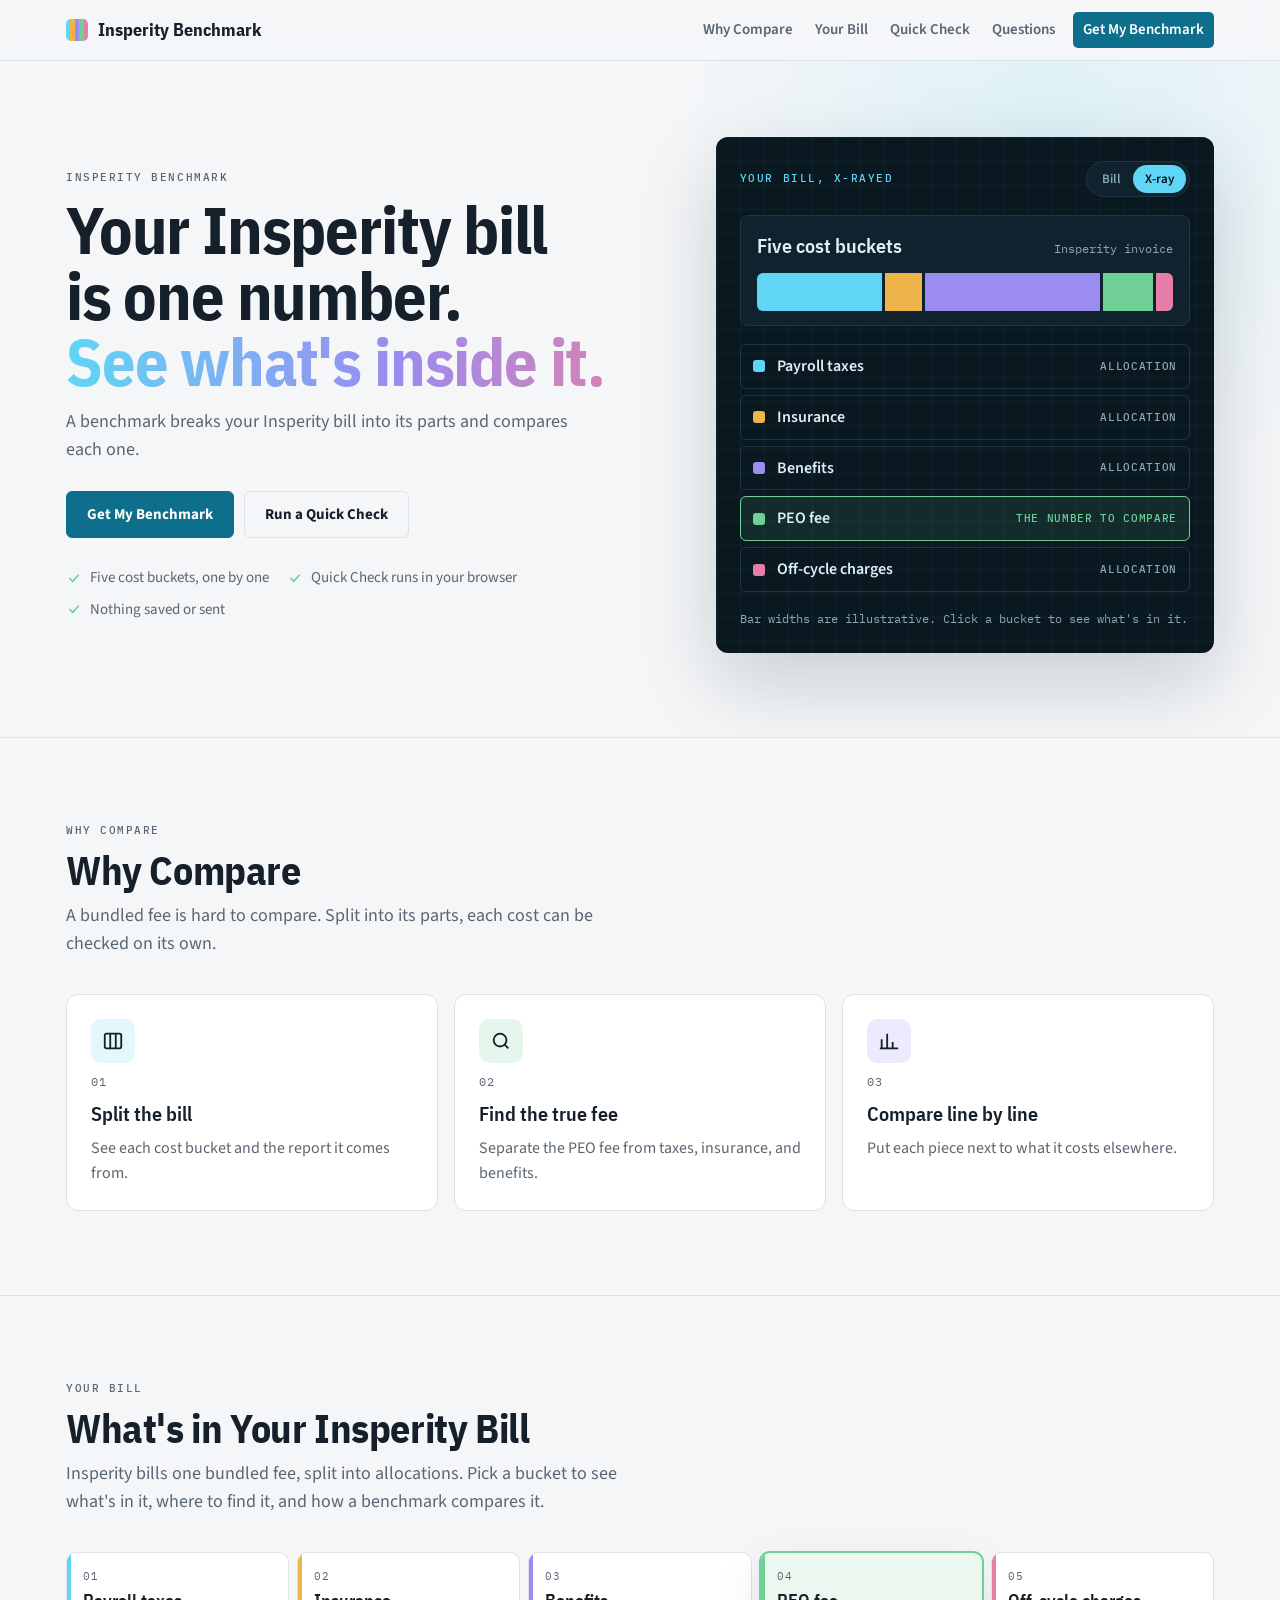
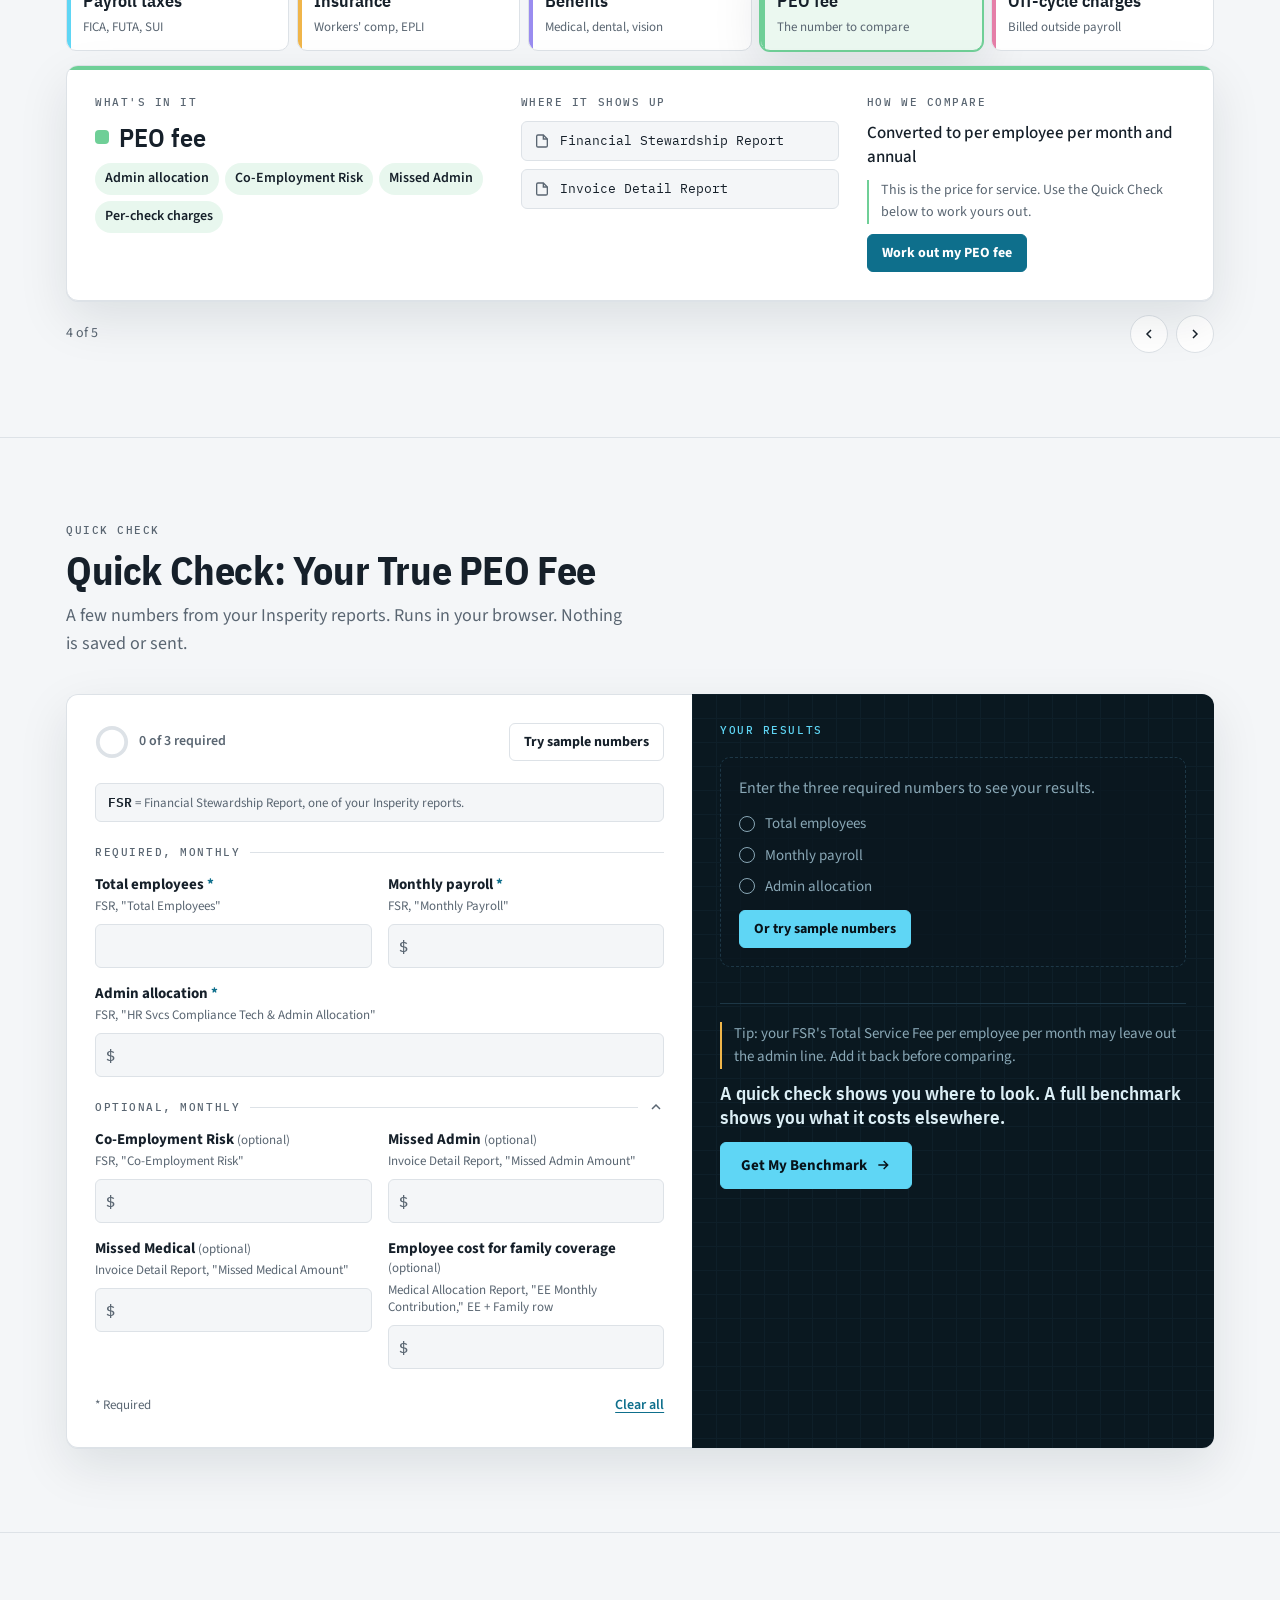
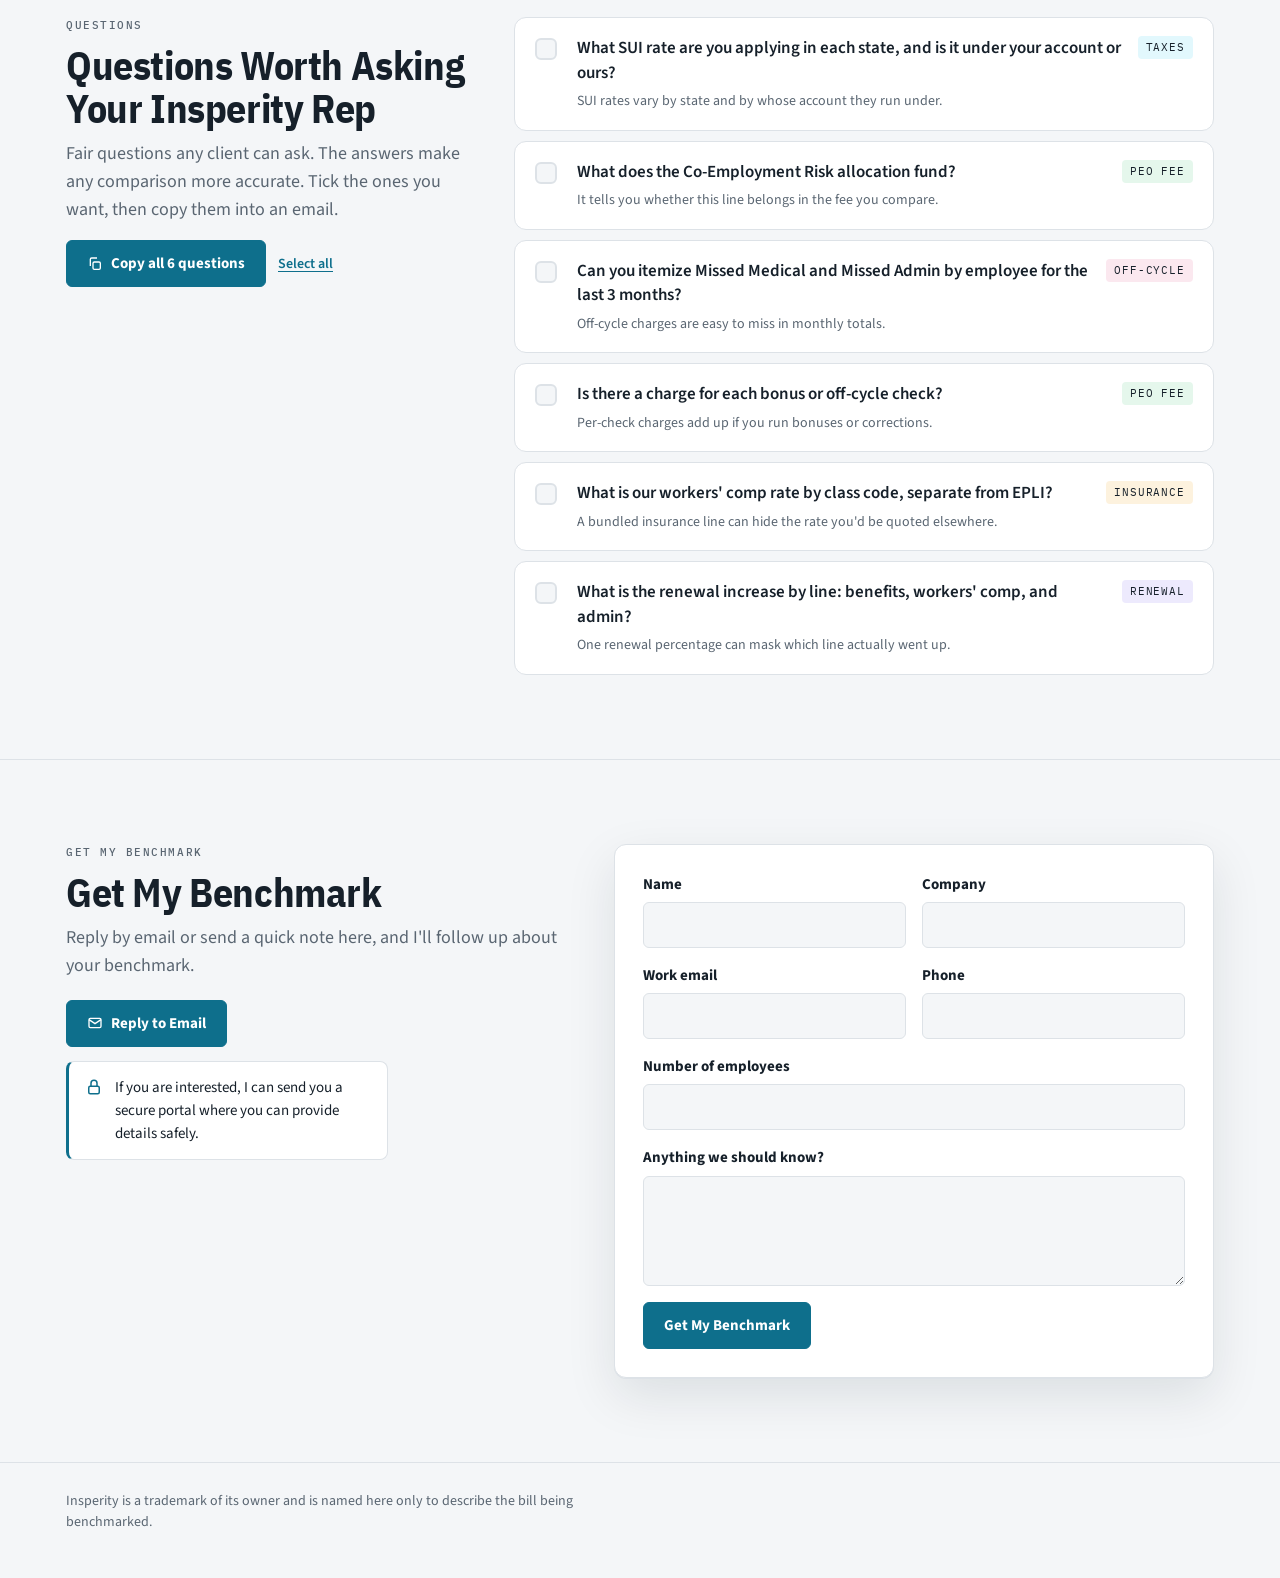
==== commit 74d78d15: "Make the Insperity benchmark page more visual and interactive - Hero x-ray: bundled bill splits into" ====
--- a/insperity/index.html
+++ b/insperity/index.html
@@ -10,68 +10,82 @@
 <link rel="stylesheet" href="https://fonts.googleapis.com/css2?family=IBM+Plex+Mono:wght@400;500;600&family=IBM+Plex+Sans+Condensed:wght@500;600;700&family=Source+Sans+3:wght@400;500;600;700&display=swap">
 <style>
 :root {
-  --paper: #f6f7f9;
+  --paper: #f4f6f8;
   --sheet: #ffffff;
-  --ink: #18212b;
-  --muted: #5d6874;
-  --rule: #dfe3e8;
-  --film: #0b1a24;
-  --film-2: #102431;
-  --film-ink: #d9eef6;
-  --film-muted: #87a6b5;
-  --film-rule: #1c3443;
+  --ink: #16202a;
+  --muted: #5a6672;
+  --rule: #dde2e7;
+  --film: #0a1820;
+  --film-2: #0f222d;
+  --film-3: #14303e;
+  --film-ink: #dceff6;
+  --film-muted: #8aa8b6;
+  --film-rule: #1d3746;
   --scan: #5fd6f5;
   --accent: #0e6f8c;
   --accent-ink: #ffffff;
+  --accent-soft: #e1f1f6;
   --c1: #5fd6f5; --c2: #f0b54a; --c3: #9a8cf0; --c4: #6fcf97; --c5: #e57fa8;
-  --chip-shop: #8a5a00; --chip-shop-bg: #fbefd6;
-  --shadow: 0 1px 0 var(--rule), 0 18px 50px rgba(10, 25, 35, 0.12);
+  --shadow: 0 1px 0 var(--rule), 0 18px 50px rgba(10, 25, 35, 0.10);
+  --shadow-lg: 0 30px 80px rgba(10, 25, 35, 0.18);
   --display: "IBM Plex Sans Condensed", "Arial Narrow", "Roboto Condensed", sans-serif;
   --body: "Source Sans 3", system-ui, -apple-system, "Segoe UI", sans-serif;
   --mono: "IBM Plex Mono", ui-monospace, "SF Mono", Menlo, monospace;
 }
 @media (prefers-color-scheme: dark) {
   :root:not([data-theme="light"]) {
-    --paper: #0f1418; --sheet: #172027; --ink: #e8edf1; --muted: #98a4ae; --rule: #26313a;
-    --film: #071219; --film-2: #0c1c26; --film-rule: #183140; --accent: #5fd6f5; --accent-ink: #071219;
-    --chip-shop: #f3cb7a; --chip-shop-bg: #3a2c0e;
+    --paper: #0e1317; --sheet: #161f26; --ink: #e8edf1; --muted: #98a4ae; --rule: #26313a;
+    --film: #071219; --film-2: #0c1c26; --film-3: #112836; --film-rule: #183140;
+    --accent: #5fd6f5; --accent-ink: #071219; --accent-soft: #0f2a35;
     --shadow: 0 1px 0 var(--rule), 0 18px 50px rgba(0, 0, 0, 0.35);
+    --shadow-lg: 0 30px 80px rgba(0, 0, 0, 0.5);
     color-scheme: dark;
   }
 }
 :root[data-theme="dark"] {
-  --paper: #0f1418; --sheet: #172027; --ink: #e8edf1; --muted: #98a4ae; --rule: #26313a;
-  --film: #071219; --film-2: #0c1c26; --film-rule: #183140; --accent: #5fd6f5; --accent-ink: #071219;
-  --chip-shop: #f3cb7a; --chip-shop-bg: #3a2c0e;
+  --paper: #0e1317; --sheet: #161f26; --ink: #e8edf1; --muted: #98a4ae; --rule: #26313a;
+  --film: #071219; --film-2: #0c1c26; --film-3: #112836; --film-rule: #183140;
+  --accent: #5fd6f5; --accent-ink: #071219; --accent-soft: #0f2a35;
   --shadow: 0 1px 0 var(--rule), 0 18px 50px rgba(0, 0, 0, 0.35);
+  --shadow-lg: 0 30px 80px rgba(0, 0, 0, 0.5);
   color-scheme: dark;
 }
 * { box-sizing: border-box; }
 [hidden] { display: none !important; }
 html { scroll-behavior: smooth; -webkit-text-size-adjust: 100%; }
 @media (prefers-reduced-motion: reduce) { html { scroll-behavior: auto; } *, *::before, *::after { animation: none !important; transition: none !important; } }
-body { margin: 0; background: var(--paper); color: var(--ink); font-family: var(--body); font-size: 16px; line-height: 1.55; -webkit-font-smoothing: antialiased; }
+body { margin: 0; background: var(--paper); color: var(--ink); font-family: var(--body); font-size: 16px; line-height: 1.55; -webkit-font-smoothing: antialiased; overflow-x: hidden; }
 a { color: var(--accent); }
+button { font-family: inherit; }
 .num { font-variant-numeric: tabular-nums; }
 .wrap { max-width: 1180px; margin: 0 auto; padding-left: max(16px, env(safe-area-inset-left, 0px)); padding-right: max(16px, env(safe-area-inset-right, 0px)); }
 .label { font-family: var(--mono); font-size: 11px; font-weight: 500; letter-spacing: 0.14em; text-transform: uppercase; color: var(--muted); }
 .sr { position: absolute; width: 1px; height: 1px; overflow: hidden; clip: rect(0 0 0 0); white-space: nowrap; }
 .skip { position: absolute; left: 16px; top: -48px; z-index: 50; background: var(--ink); color: var(--paper); padding: 8px 12px; border-radius: 4px; }
 .skip:focus { top: 8px; }
-a:focus-visible, button:focus-visible, input:focus-visible, textarea:focus-visible { outline: 2px solid var(--scan); outline-offset: 2px; }
+a:focus-visible, button:focus-visible, input:focus-visible, textarea:focus-visible, [tabindex]:focus-visible { outline: 2px solid var(--scan); outline-offset: 2px; }
+
+/* Scroll progress */
+.progress { position: fixed; top: 0; left: 0; right: 0; height: 3px; z-index: 30; pointer-events: none; }
+.progress i { display: block; height: 100%; width: 100%; transform-origin: 0 50%; transform: scaleX(0); background: linear-gradient(90deg, var(--c1), var(--c2), var(--c3), var(--c4), var(--c5)); }
+
+/* Reveal on scroll */
+.js .reveal { opacity: 0; transform: translateY(18px); transition: opacity 0.6s ease, transform 0.6s cubic-bezier(.2,.7,.2,1); }
+.js .reveal.in { opacity: 1; transform: none; }
 
 /* Nav */
-.nav { position: sticky; top: 0; z-index: 20; background: color-mix(in srgb, var(--paper) 88%, transparent); backdrop-filter: saturate(1.4) blur(10px); -webkit-backdrop-filter: saturate(1.4) blur(10px); border-bottom: 1px solid var(--rule); }
+.nav { position: sticky; top: 0; z-index: 20; background: color-mix(in srgb, var(--paper) 86%, transparent); backdrop-filter: saturate(1.4) blur(12px); -webkit-backdrop-filter: saturate(1.4) blur(12px); border-bottom: 1px solid var(--rule); }
 .nav .wrap { display: flex; align-items: center; gap: 24px; min-height: 60px; }
 .brand { display: inline-flex; align-items: center; gap: 10px; font-family: var(--display); font-weight: 700; font-size: 18px; color: var(--ink); text-decoration: none; white-space: nowrap; }
-.brand i { width: 22px; height: 22px; border-radius: 4px; background: linear-gradient(90deg, var(--c1) 0 20%, var(--c2) 20% 40%, var(--c3) 40% 60%, var(--c4) 60% 80%, var(--c5) 80%); }
-.nav ul { list-style: none; display: flex; align-items: center; gap: 4px; margin: 0 0 0 auto; padding: 0; }
-.nav a.link { display: block; color: var(--muted); text-decoration: none; font-size: 15px; font-weight: 600; padding: 6px 10px; border-radius: 4px; white-space: nowrap; }
+.brand i { width: 22px; height: 22px; border-radius: 5px; background: linear-gradient(90deg, var(--c1) 0 20%, var(--c2) 20% 40%, var(--c3) 40% 60%, var(--c4) 60% 80%, var(--c5) 80%); }
+.nav ul { list-style: none; display: flex; align-items: center; gap: 2px; margin: 0 0 0 auto; padding: 0; }
+.nav a.link { position: relative; display: block; color: var(--muted); text-decoration: none; font-size: 15px; font-weight: 600; padding: 6px 10px; border-radius: 5px; white-space: nowrap; transition: color .15s ease, background .15s ease; }
 .nav a.link:hover { color: var(--ink); background: var(--sheet); }
 .nav a.link[aria-current="true"] { color: var(--ink); }
+.nav a.link[aria-current="true"]::after { content: ""; position: absolute; left: 10px; right: 10px; bottom: -1px; height: 2px; border-radius: 2px; background: var(--accent); }
 .nav a.cta { color: var(--accent-ink); background: var(--accent); margin-left: 6px; }
 .nav a.cta:hover { color: var(--accent-ink); background: var(--accent); filter: brightness(1.08); }
-@media (max-width: 680px) {
+@media (max-width: 760px) {
   .nav .wrap { flex-wrap: wrap; gap: 0; padding-block: 8px 6px; min-height: 0; }
   .nav ul { margin: 4px 0 0 -10px; width: calc(100% + 10px); overflow-x: auto; scrollbar-width: none; }
   .nav ul::-webkit-scrollbar { display: none; }
@@ -79,82 +93,129 @@
 }
 
 /* Sections */
-section { padding-block: 72px; border-bottom: 1px solid var(--rule); scroll-margin-top: 64px; }
-@media (max-width: 680px) { section { padding-block: 52px; scroll-margin-top: 92px; } }
-.head { display: grid; gap: 10px; max-width: 760px; margin-bottom: 32px; }
-h1 { margin: 0; font-family: var(--display); font-weight: 700; font-size: clamp(36px, 5.6vw, 62px); line-height: 1.02; letter-spacing: -0.015em; text-wrap: balance; }
-h1 span { color: var(--muted); font-weight: 500; }
-h2 { margin: 0; font-family: var(--display); font-weight: 700; font-size: clamp(27px, 3.6vw, 38px); line-height: 1.1; letter-spacing: -0.01em; text-wrap: balance; }
+section { padding-block: 84px; border-bottom: 1px solid var(--rule); scroll-margin-top: 64px; }
+@media (max-width: 680px) { section { padding-block: 56px; scroll-margin-top: 96px; } }
+.head { display: grid; gap: 10px; max-width: 760px; margin-bottom: 36px; }
+h1 { margin: 0; font-family: var(--display); font-weight: 700; font-size: clamp(38px, 5.8vw, 66px); line-height: 1.0; letter-spacing: -0.018em; text-wrap: balance; }
+h1 span { display: block; background: linear-gradient(90deg, var(--c1), var(--c3) 55%, var(--c5)); -webkit-background-clip: text; background-clip: text; color: transparent; padding-bottom: 4px; }
+h2 { margin: 0; font-family: var(--display); font-weight: 700; font-size: clamp(28px, 3.8vw, 40px); line-height: 1.08; letter-spacing: -0.01em; text-wrap: balance; }
 h3 { margin: 0; font-family: var(--display); font-weight: 600; font-size: 20px; line-height: 1.25; }
 .lede { margin: 0; color: var(--muted); max-width: 62ch; font-size: 18px; text-wrap: pretty; }
-.btn { display: inline-flex; align-items: center; gap: 8px; font: 700 15px var(--body); border-radius: 5px; padding: 12px 20px; text-decoration: none; border: 1px solid var(--accent); background: var(--accent); color: var(--accent-ink); cursor: pointer; transition: transform 0.15s ease, filter 0.15s ease; }
-.btn:hover { filter: brightness(1.08); transform: translateY(-1px); }
+.btn { display: inline-flex; align-items: center; gap: 8px; font: 700 15px var(--body); border-radius: 6px; padding: 12px 20px; text-decoration: none; border: 1px solid var(--accent); background: var(--accent); color: var(--accent-ink); cursor: pointer; transition: transform 0.15s ease, filter 0.15s ease, box-shadow .15s ease; }
+.btn:hover { filter: brightness(1.08); transform: translateY(-1px); box-shadow: 0 8px 22px color-mix(in srgb, var(--accent) 30%, transparent); }
 .btn.ghost { background: transparent; color: var(--ink); border-color: var(--rule); }
-.btn.ghost:hover { border-color: var(--muted); }
+.btn.ghost:hover { border-color: var(--muted); box-shadow: none; }
+.btn.small { padding: 8px 14px; font-size: 14px; }
 .btn svg { width: 16px; height: 16px; }
 .btns { display: flex; flex-wrap: wrap; gap: 10px; }
 
 /* Hero */
-.hero { padding-block: 72px; overflow: hidden; }
-.hero-grid { display: grid; grid-template-columns: minmax(0, 6fr) minmax(0, 5fr); gap: 48px; align-items: center; }
-@media (max-width: 920px) { .hero-grid { grid-template-columns: minmax(0, 1fr); gap: 36px; } }
+.hero { padding-block: 76px 84px; overflow: hidden; position: relative; }
+.hero::before { content: ""; position: absolute; inset: -40% -10% auto auto; width: 720px; height: 720px; border-radius: 50%; background: radial-gradient(closest-side, color-mix(in srgb, var(--c1) 16%, transparent), transparent); pointer-events: none; }
+.hero-grid { position: relative; display: grid; grid-template-columns: minmax(0, 6fr) minmax(0, 5fr); gap: 52px; align-items: center; }
+@media (max-width: 940px) { .hero-grid { grid-template-columns: minmax(0, 1fr); gap: 36px; } }
 .hero .head { margin-bottom: 28px; }
-.xray { position: relative; background: var(--film); color: var(--film-ink); border-radius: 8px; padding: 26px; box-shadow: var(--shadow); overflow: hidden; display: grid; gap: 18px; }
-.xray::after { content: ""; position: absolute; top: 0; bottom: 0; width: 120px; left: -140px; background: linear-gradient(90deg, transparent, rgba(95, 214, 245, 0.18), transparent); pointer-events: none; animation: sweep 2.6s ease-out 0.5s 1; }
+.hero-facts { list-style: none; margin: 28px 0 0; padding: 0; display: flex; flex-wrap: wrap; gap: 8px 18px; color: var(--muted); font-size: 15px; }
+.hero-facts li { display: inline-flex; align-items: center; gap: 8px; }
+.hero-facts svg { width: 16px; height: 16px; color: var(--c4); flex: none; }
+
+.xray { position: relative; margin: 0; background: var(--film); color: var(--film-ink); border-radius: 12px; padding: 24px; box-shadow: var(--shadow-lg); overflow: hidden; display: grid; gap: 18px; isolation: isolate; }
+.xray::before { content: ""; position: absolute; inset: 0; background-image: linear-gradient(var(--film-rule) 1px, transparent 1px), linear-gradient(90deg, var(--film-rule) 1px, transparent 1px); background-size: 24px 24px; opacity: .35; z-index: -1; }
+.xray .scanline { position: absolute; top: 0; bottom: 0; width: 140px; left: -160px; background: linear-gradient(90deg, transparent, rgba(95, 214, 245, 0.22), transparent); pointer-events: none; }
+.xray.scanning .scanline { animation: sweep 1.1s ease-out 1; }
 @keyframes sweep { to { left: 110%; } }
+.xray-top { display: flex; justify-content: space-between; align-items: center; gap: 12px; }
 .xray .label { color: var(--scan); }
-.xray .one { border: 1px solid var(--film-rule); border-radius: 5px; padding: 14px 16px; display: flex; justify-content: space-between; align-items: center; gap: 12px; background: var(--film-2); }
-.xray .one b { font-family: var(--display); font-size: 20px; font-weight: 600; }
-.xray .one span { font-family: var(--mono); font-size: 12px; color: var(--film-muted); }
-@media (max-width: 420px) { .xray { padding: 20px; } .xray .one span { display: none; } }
-.xray .arrow { justify-self: center; color: var(--film-muted); }
-.xray ul { list-style: none; margin: 0; padding: 0; display: grid; gap: 8px; }
-.xray li { display: grid; grid-template-columns: 12px minmax(0, 1fr) auto; gap: 12px; align-items: center; padding: 10px 12px; border-radius: 4px; border: 1px solid var(--film-rule); font-weight: 600; }
-.xray li i { width: 12px; height: 12px; border-radius: 3px; }
-.xray li small { font-family: var(--mono); font-size: 11px; font-weight: 500; color: var(--film-muted); letter-spacing: 0.06em; text-transform: uppercase; }
-.xray li.key { border-color: var(--scan); background: rgba(95, 214, 245, 0.08); }
-.xray li.key small { color: var(--scan); }
+.toggle { display: inline-flex; padding: 3px; border-radius: 999px; border: 1px solid var(--film-rule); background: var(--film-2); }
+.toggle button { border: 0; background: transparent; color: var(--film-muted); font: 600 13px var(--body); padding: 5px 12px; border-radius: 999px; cursor: pointer; transition: background .2s ease, color .2s ease; }
+.toggle button[aria-pressed="true"] { background: var(--scan); color: #071219; }
+.invoice { border: 1px solid var(--film-rule); background: var(--film-2); border-radius: 8px; padding: 14px 16px; display: grid; gap: 12px; }
+.invoice-row { display: flex; justify-content: space-between; align-items: baseline; gap: 12px; }
+.invoice-row b { font-family: var(--display); font-size: 20px; font-weight: 600; }
+.invoice-row span { font-family: var(--mono); font-size: 12px; color: var(--film-muted); }
+.stack { display: flex; height: 38px; border-radius: 6px; overflow: hidden; background: #5b7380; gap: 0; transition: gap .5s ease; }
+.stack .seg { flex: 0 0 var(--w); background: #5b7380; transition: background .5s ease, filter .2s ease, transform .2s ease; cursor: pointer; border: 0; padding: 0; position: relative; }
+.xray.open .stack { gap: 3px; background: transparent; }
+.xray.open .stack .seg { background: var(--c); }
+.xray.open .stack .seg.dim { filter: saturate(.3) brightness(.6); }
+.xray .legend { list-style: none; margin: 0; padding: 0; display: grid; gap: 6px; }
+.xray .legend li { display: grid; grid-template-columns: 12px minmax(0, 1fr) auto; gap: 12px; align-items: center; padding: 9px 12px; border-radius: 6px; border: 1px solid var(--film-rule); font-weight: 600; cursor: pointer; opacity: .35; transform: translateX(-6px); transition: opacity .4s ease, transform .4s ease, background .2s ease, border-color .2s ease; }
+.xray.open .legend li { opacity: 1; transform: none; }
+.xray.open .legend li:nth-child(2) { transition-delay: .06s; } .xray.open .legend li:nth-child(3) { transition-delay: .12s; }
+.xray.open .legend li:nth-child(4) { transition-delay: .18s; } .xray.open .legend li:nth-child(5) { transition-delay: .24s; }
+.xray .legend li:hover, .xray .legend li.hot { background: var(--film-3); }
+.xray .legend li i { width: 12px; height: 12px; border-radius: 3px; }
+.xray .legend li small { font-family: var(--mono); font-size: 11px; font-weight: 500; color: var(--film-muted); letter-spacing: 0.06em; text-transform: uppercase; }
+.xray .legend li.key { border-color: var(--c4); background: rgba(111, 207, 151, 0.10); }
+.xray .legend li.key small { color: var(--c4); }
+.xray .note { margin: 0; font-size: 12px; color: var(--film-muted); font-family: var(--mono); }
+@media (max-width: 420px) { .xray { padding: 18px; } .invoice-row span { display: none; } }
 
 /* Why compare */
 .why { display: grid; grid-template-columns: repeat(3, minmax(0, 1fr)); gap: 16px; }
 @media (max-width: 860px) { .why { grid-template-columns: minmax(0, 1fr); } }
-.card { background: var(--sheet); border: 1px solid var(--rule); border-radius: 8px; padding: 22px; display: grid; gap: 8px; align-content: start; }
-.card .n { font-family: var(--display); font-weight: 700; font-size: 30px; line-height: 1; color: var(--muted); }
+.card { position: relative; background: var(--sheet); border: 1px solid var(--rule); border-radius: 12px; padding: 24px; display: grid; gap: 10px; align-content: start; transition: transform .2s ease, box-shadow .2s ease, border-color .2s ease; overflow: hidden; }
+.card::after { content: ""; position: absolute; left: 0; right: 0; top: 0; height: 3px; background: var(--c, var(--accent)); transform: scaleX(0); transform-origin: 0 50%; transition: transform .35s ease; }
+.card:hover { transform: translateY(-3px); box-shadow: var(--shadow); }
+.card:hover::after { transform: scaleX(1); }
+.card .ico { width: 44px; height: 44px; border-radius: 10px; display: grid; place-items: center; background: color-mix(in srgb, var(--c) 18%, transparent); color: var(--ink); }
+.card .ico svg { width: 22px; height: 22px; }
+.card .n { font-family: var(--mono); font-size: 12px; color: var(--muted); letter-spacing: .1em; }
 .card p { margin: 0; color: var(--muted); }
 
-/* Section 1: bill table */
-.table-wrap { background: var(--sheet); border: 1px solid var(--rule); border-radius: 8px; overflow-x: auto; box-shadow: var(--shadow); }
-table.bill { width: 100%; border-collapse: collapse; font-size: 15px; }
-table.bill th { text-align: left; font-family: var(--mono); font-weight: 500; font-size: 11px; letter-spacing: 0.1em; text-transform: uppercase; color: var(--muted); padding: 14px 18px; border-bottom: 1px solid var(--rule); background: var(--paper); }
-table.bill td { padding: 18px; border-bottom: 1px solid var(--rule); vertical-align: top; }
-table.bill tbody tr:last-child td { border-bottom: 0; }
-table.bill tbody tr { transition: background 0.15s ease; }
-table.bill tbody tr:hover { background: color-mix(in srgb, var(--paper) 60%, transparent); }
-table.bill td:first-child { white-space: nowrap; }
-.bucket { display: inline-flex; align-items: center; gap: 10px; font-family: var(--display); font-weight: 600; font-size: 18px; }
-.bucket i { width: 12px; height: 12px; border-radius: 3px; flex: none; }
-.where { color: var(--muted); }
-.where span { display: inline-block; font-family: var(--mono); font-size: 12px; padding: 2px 7px; margin: 0 4px 4px 0; border: 1px solid var(--rule); border-radius: 3px; background: var(--paper); color: var(--ink); }
-.compare { font-weight: 500; }
-@media (max-width: 760px) {
-  .table-wrap { background: transparent; border: 0; overflow: visible; box-shadow: none; }
-  table.bill, table.bill tbody, table.bill tr, table.bill td { display: block; width: 100%; }
-  table.bill thead { position: absolute; width: 1px; height: 1px; overflow: hidden; clip: rect(0 0 0 0); }
-  table.bill tbody tr { background: var(--sheet); border: 1px solid var(--rule); border-radius: 8px; margin-bottom: 12px; padding: 6px 0 8px; }
-  table.bill tbody tr:hover { background: var(--sheet); }
-  table.bill td { border-bottom: 0; padding: 8px 18px; white-space: normal; }
-  table.bill td:first-child { padding-top: 14px; padding-bottom: 4px; }
-  table.bill td:not(:first-child)::before { content: attr(data-label); display: block; font-family: var(--mono); font-size: 11px; letter-spacing: 0.1em; text-transform: uppercase; color: var(--muted); margin-bottom: 4px; }
-}
-
-/* Section 2: quick check */
-.qc { display: grid; grid-template-columns: minmax(0, 6fr) minmax(0, 5fr); border-radius: 8px; box-shadow: var(--shadow); align-items: stretch; }
-@media (max-width: 900px) { .qc { grid-template-columns: minmax(0, 1fr); } }
-.qc-in { background: var(--sheet); border: 1px solid var(--rule); border-right: 0; border-radius: 8px 0 0 8px; padding: 28px; display: grid; gap: 22px; align-content: start; }
-@media (max-width: 900px) { .qc-in { border-right: 1px solid var(--rule); border-bottom: 0; border-radius: 8px 8px 0 0; padding: 22px; } }
+/* Bill explorer */
+.explorer { display: grid; gap: 14px; }
+.tabs { display: grid; grid-template-columns: repeat(5, minmax(0, 1fr)); gap: 8px; }
+@media (max-width: 860px) { .tabs { grid-template-columns: repeat(2, minmax(0, 1fr)); } .tabs .tab:last-child { grid-column: 1 / -1; } }
+.tab { position: relative; text-align: left; display: grid; gap: 6px; padding: 16px 16px 14px; border-radius: 10px; border: 1px solid var(--rule); background: var(--sheet); color: var(--ink); cursor: pointer; overflow: hidden; transition: border-color .2s ease, transform .2s ease, box-shadow .2s ease, background .25s ease; }
+.tab::before { content: ""; position: absolute; left: 0; top: 0; bottom: 0; width: 4px; background: var(--c); }
+.tab:hover { transform: translateY(-2px); box-shadow: var(--shadow); }
+.tab[aria-selected="true"] { border-color: var(--c); box-shadow: 0 0 0 1px var(--c), var(--shadow); }
+.tab[aria-selected="true"] { background: color-mix(in srgb, var(--c) 14%, var(--sheet)); }
+.tab .t-name { position: relative; font-family: var(--display); font-weight: 600; font-size: 18px; }
+.tab .t-sub { position: relative; font-size: 13px; color: var(--muted); }
+.tab .t-num { position: relative; font-family: var(--mono); font-size: 11px; color: var(--muted); letter-spacing: .1em; }
+.panel { position: relative; background: var(--sheet); border: 1px solid var(--rule); border-radius: 12px; box-shadow: var(--shadow); padding: 28px; display: grid; grid-template-columns: minmax(0, 5fr) minmax(0, 4fr) minmax(0, 4fr); gap: 28px; overflow: hidden; }
+.panel::before { content: ""; position: absolute; left: 0; right: 0; top: 0; height: 4px; background: var(--c); }
+@media (max-width: 860px) { .panel { grid-template-columns: minmax(0, 1fr); gap: 20px; padding: 22px; } }
+.panel .col { display: grid; gap: 10px; align-content: start; animation: rise .35s ease-out both; }
+.panel .col:nth-child(2) { animation-delay: .05s; } .panel .col:nth-child(3) { animation-delay: .1s; }
+.panel h3 { font-size: 26px; display: flex; align-items: center; gap: 10px; }
+.panel h3 i { width: 14px; height: 14px; border-radius: 4px; background: var(--c); }
+.panel ul.items { list-style: none; margin: 0; padding: 0; display: flex; flex-wrap: wrap; gap: 6px; }
+.panel ul.items li { font-size: 14px; font-weight: 600; padding: 5px 10px; border-radius: 999px; background: color-mix(in srgb, var(--c) 16%, transparent); }
+.panel .reports { list-style: none; margin: 0; padding: 0; display: grid; gap: 8px; }
+.panel .reports li { display: flex; align-items: center; gap: 10px; font-family: var(--mono); font-size: 13px; padding: 9px 12px; border: 1px solid var(--rule); border-radius: 6px; background: var(--paper); }
+.panel .reports svg { width: 16px; height: 16px; color: var(--muted); flex: none; }
+.panel .how { margin: 0; font-size: 17px; font-weight: 500; line-height: 1.45; }
+.panel .btn { justify-self: start; }
+.panel .why-line { margin: 0; font-size: 14px; color: var(--muted); padding-left: 12px; border-left: 2px solid var(--c); }
+.explorer-foot { display: flex; justify-content: space-between; align-items: center; gap: 12px; color: var(--muted); font-size: 14px; flex-wrap: wrap; }
+.pager { display: flex; gap: 8px; }
+.pager button { width: 38px; height: 38px; border-radius: 50%; border: 1px solid var(--rule); background: var(--sheet); color: var(--ink); cursor: pointer; display: grid; place-items: center; transition: border-color .15s ease; }
+.pager button:hover { border-color: var(--muted); }
+.pager svg { width: 16px; height: 16px; }
+
+/* Quick check */
+.qc { display: grid; grid-template-columns: minmax(0, 6fr) minmax(0, 5fr); border-radius: 12px; box-shadow: var(--shadow); align-items: stretch; }
+@media (max-width: 920px) { .qc { grid-template-columns: minmax(0, 1fr); } }
+.qc-in { background: var(--sheet); border: 1px solid var(--rule); border-right: 0; border-radius: 12px 0 0 12px; padding: 28px; display: grid; gap: 22px; align-content: start; }
+@media (max-width: 920px) { .qc-in { border-right: 1px solid var(--rule); border-bottom: 0; border-radius: 12px 12px 0 0; padding: 22px; } }
+.qc-bar { display: flex; justify-content: space-between; align-items: center; gap: 12px; flex-wrap: wrap; }
+.steps { display: flex; align-items: center; gap: 10px; font-size: 14px; color: var(--muted); font-weight: 600; }
+.ring { width: 34px; height: 34px; }
+.ring circle { fill: none; stroke-width: 4; }
+.ring .bg { stroke: var(--rule); }
+.ring .fg { stroke: var(--accent); stroke-linecap: round; transition: stroke-dashoffset .4s ease; transform: rotate(-90deg); transform-origin: 50% 50%; }
 .group { display: grid; gap: 14px; border: 0; margin: 0; padding: 0; min-width: 0; }
 .group legend { padding: 0; margin-bottom: 14px; display: flex; align-items: center; gap: 10px; width: 100%; }
 .group legend::after { content: ""; flex: 1; height: 1px; background: var(--rule); }
+details.group > summary { list-style: none; cursor: pointer; display: flex; align-items: center; gap: 10px; }
+details.group > summary::-webkit-details-marker { display: none; }
+details.group > summary::after { content: ""; flex: 1; height: 1px; background: var(--rule); order: 2; }
+details.group > summary svg { order: 3; width: 16px; height: 16px; color: var(--muted); transition: transform .2s ease; }
+details.group[open] > summary svg { transform: rotate(180deg); }
+details.group[open] > summary { margin-bottom: 14px; }
 .fields { display: grid; grid-template-columns: repeat(2, minmax(0, 1fr)); gap: 16px; }
 @media (max-width: 560px) { .fields { grid-template-columns: minmax(0, 1fr); } }
 .field { display: grid; gap: 4px; align-content: start; }
@@ -165,36 +226,59 @@
 .field .src { font-size: 13px; color: var(--muted); line-height: 1.35; }
 .input { position: relative; margin-top: 4px; }
 .input b { position: absolute; left: 11px; top: 50%; transform: translateY(-50%); font: 500 15px var(--mono); color: var(--muted); pointer-events: none; }
-.input input { font: 500 16px var(--mono); color: var(--ink); background: var(--paper); border: 1px solid var(--rule); border-radius: 4px; padding: 11px 12px 11px 28px; width: 100%; font-variant-numeric: tabular-nums; transition: border-color 0.15s ease, background 0.15s ease; }
+.input input { font: 500 16px var(--mono); color: var(--ink); background: var(--paper); border: 1px solid var(--rule); border-radius: 6px; padding: 11px 36px 11px 28px; width: 100%; font-variant-numeric: tabular-nums; transition: border-color 0.15s ease, background 0.15s ease, box-shadow .15s ease; }
 .input.count input { padding-left: 12px; }
 .input input:hover { border-color: var(--muted); }
-.input input:focus { background: var(--sheet); border-color: var(--accent); }
-.fine { margin: 0; font-size: 13px; color: var(--muted); padding: 8px 12px; background: var(--paper); border: 1px solid var(--rule); border-radius: 4px; }
+.input input:focus { background: var(--sheet); border-color: var(--accent); box-shadow: 0 0 0 4px color-mix(in srgb, var(--accent) 16%, transparent); }
+.input .ok { position: absolute; right: 10px; top: 50%; width: 18px; height: 18px; transform: translateY(-50%) scale(.4); opacity: 0; color: var(--c4); transition: opacity .2s ease, transform .25s cubic-bezier(.3,1.6,.5,1); pointer-events: none; }
+.input.filled .ok { opacity: 1; transform: translateY(-50%) scale(1); }
+.fine { margin: 0; font-size: 13px; color: var(--muted); padding: 8px 12px; background: var(--paper); border: 1px solid var(--rule); border-radius: 6px; }
 .fine b { font-family: var(--mono); font-weight: 600; color: var(--ink); }
 .qc-tools { display: flex; justify-content: space-between; align-items: center; gap: 12px; flex-wrap: wrap; font-size: 13px; color: var(--muted); }
 .textbtn { font: 600 14px var(--body); color: var(--accent); background: none; border: 0; padding: 4px 0; cursor: pointer; text-decoration: underline; text-underline-offset: 3px; }
 
-.qc-out { background: var(--film); color: var(--film-ink); border-radius: 0 8px 8px 0; padding: 28px; position: relative; }
-@media (max-width: 900px) { .qc-out { border-radius: 0 0 8px 8px; padding: 22px; } }
+.qc-out { background: var(--film); color: var(--film-ink); border-radius: 0 12px 12px 0; padding: 28px; position: relative; }
+.qc-out::before { content: ""; position: absolute; inset: 0; border-radius: inherit; background-image: linear-gradient(var(--film-rule) 1px, transparent 1px), linear-gradient(90deg, var(--film-rule) 1px, transparent 1px); background-size: 24px 24px; opacity: .25; pointer-events: none; }
+@media (max-width: 920px) { .qc-out { border-radius: 0 0 12px 12px; padding: 22px; } }
 .qc-out-inner { position: sticky; top: 84px; display: grid; gap: 18px; }
 .qc-out .label { color: var(--scan); }
 .qc-out a { color: var(--scan); }
-.empty { display: grid; gap: 10px; color: var(--film-muted); border: 1px dashed var(--film-rule); border-radius: 6px; padding: 18px; margin: 0; }
-.empty ul { margin: 0; padding: 0; list-style: none; display: grid; gap: 6px; font-size: 15px; }
-.empty li { display: flex; align-items: center; gap: 10px; }
-.empty li::before { content: ""; width: 14px; height: 14px; border-radius: 50%; border: 1.5px solid var(--film-muted); flex: none; }
+.empty { display: grid; gap: 12px; color: var(--film-muted); border: 1px dashed var(--film-rule); border-radius: 10px; padding: 18px; margin: 0; background: color-mix(in srgb, var(--film) 70%, transparent); }
+.empty ul { margin: 0; padding: 0; list-style: none; display: grid; gap: 8px; font-size: 15px; }
+.empty li { display: flex; align-items: center; gap: 10px; transition: color .2s ease; }
+.empty li::before { content: ""; width: 14px; height: 14px; border-radius: 50%; border: 1.5px solid var(--film-muted); flex: none; transition: background .2s ease, border-color .2s ease; }
 .empty li.done { color: var(--film-ink); }
 .empty li.done::before { background: var(--scan); border-color: var(--scan); }
-.result { border-top: 1px solid var(--film-rule); padding-top: 16px; display: grid; gap: 6px; animation: rise 0.25s ease-out; }
-.result:first-of-type { border-top: 0; padding-top: 0; }
-@keyframes rise { from { opacity: 0; transform: translateY(4px); } }
-.result .stat { font-family: var(--display); font-weight: 600; font-size: 21px; line-height: 1.3; }
-.result .stat b { color: var(--scan); font-weight: 700; }
-.result.primary { background: var(--film-2); border: 1px solid var(--film-rule); border-radius: 6px; padding: 18px; }
-.result.primary .stat { font-size: 24px; }
+.empty .btn { justify-self: start; background: transparent; color: var(--scan); border-color: var(--film-rule); }
+.result { position: relative; border-top: 1px solid var(--film-rule); padding-top: 16px; display: grid; gap: 10px; animation: rise 0.35s ease-out; }
+@keyframes rise { from { opacity: 0; transform: translateY(6px); } }
 .result p { margin: 0; color: var(--film-muted); font-size: 15px; }
 .result .source { font-size: 13px; }
-.band { display: inline-block; justify-self: start; font-family: var(--mono); font-size: 11px; font-weight: 600; letter-spacing: 0.06em; text-transform: uppercase; padding: 3px 8px; border-radius: 3px; }
+.result.primary { background: var(--film-2); border: 1px solid var(--film-rule); border-radius: 10px; padding: 18px; }
+.big { display: flex; align-items: baseline; gap: 8px; flex-wrap: wrap; }
+.big b { font-family: var(--display); font-weight: 700; font-size: clamp(40px, 6vw, 56px); line-height: 1; color: var(--c4); letter-spacing: -.01em; }
+.big span { color: var(--film-muted); font-size: 15px; }
+.units { display: inline-flex; flex-wrap: wrap; gap: 4px; padding: 3px; border-radius: 999px; border: 1px solid var(--film-rule); background: var(--film); justify-self: start; }
+.units button { border: 0; background: transparent; color: var(--film-muted); font: 600 13px var(--body); padding: 5px 11px; border-radius: 999px; cursor: pointer; transition: background .2s ease, color .2s ease; }
+.units button[aria-pressed="true"] { background: var(--c4); color: #071219; }
+.mini-stack { display: flex; height: 14px; border-radius: 4px; overflow: hidden; gap: 2px; background: var(--film-rule); }
+.mini-stack i { display: block; height: 100%; transition: flex-basis .5s cubic-bezier(.2,.7,.2,1); flex: 0 0 0%; }
+.mini-legend { list-style: none; margin: 0; padding: 0; display: grid; gap: 6px; font-size: 14px; }
+.mini-legend li { display: grid; grid-template-columns: 10px minmax(0, 1fr) auto; gap: 10px; align-items: center; }
+.mini-legend li i { width: 10px; height: 10px; border-radius: 3px; }
+.mini-legend li b { font-family: var(--mono); font-weight: 500; font-size: 13px; color: var(--film-ink); }
+.stat-row { display: grid; grid-template-columns: repeat(2, minmax(0, 1fr)); gap: 10px; }
+@media (max-width: 420px) { .stat-row { grid-template-columns: minmax(0, 1fr); } }
+.tile { background: var(--film-2); border: 1px solid var(--film-rule); border-radius: 10px; padding: 14px; display: grid; gap: 4px; align-content: start; }
+.tile .k { font-family: var(--mono); font-size: 11px; letter-spacing: .1em; text-transform: uppercase; color: var(--film-muted); }
+.tile .v { font-family: var(--display); font-weight: 700; font-size: 28px; line-height: 1.1; }
+.tile p { font-size: 13px; }
+.meter { position: relative; height: 12px; border-radius: 999px; background: linear-gradient(90deg, var(--c4) 0 calc(var(--avg) * 1%), var(--c2) calc(var(--avg) * 1%) calc(var(--hi) * 1%), var(--c5) calc(var(--hi) * 1%)); opacity: .9; margin: 22px 0 26px; }
+.meter .tick { position: absolute; top: -4px; bottom: -4px; width: 2px; background: var(--film-ink); opacity: .6; }
+.meter .tick span { position: absolute; top: 18px; right: 6px; white-space: nowrap; font-family: var(--mono); font-size: 11px; color: var(--film-muted); }
+.meter .you { position: absolute; top: 50%; width: 20px; height: 20px; border-radius: 50%; background: var(--film-ink); border: 4px solid var(--film); box-shadow: 0 0 0 2px var(--film-ink); transform: translate(-50%, -50%); transition: left .6s cubic-bezier(.2,.7,.2,1); }
+.meter .you span { position: absolute; bottom: 20px; left: 50%; transform: translateX(-50%); white-space: nowrap; font-family: var(--mono); font-size: 11px; font-weight: 600; color: var(--film-ink); }
+.band { display: inline-block; justify-self: start; font-family: var(--mono); font-size: 11px; font-weight: 600; letter-spacing: 0.06em; text-transform: uppercase; padding: 3px 8px; border-radius: 4px; }
 .band.low { color: #071219; background: var(--c4); }
 .band.mid { color: #071219; background: var(--c2); }
 .band.high { color: #071219; background: var(--c5); }
@@ -204,20 +288,29 @@
 .after .close { font-family: var(--display); font-size: 19px; font-weight: 600; line-height: 1.3; }
 .qc-out .btn { justify-self: start; background: var(--scan); border-color: var(--scan); color: #071219; }
 
-/* Section 3: questions */
+/* Questions */
 .q-grid { display: grid; grid-template-columns: minmax(0, 4fr) minmax(0, 7fr); gap: 48px; align-items: start; }
 @media (max-width: 860px) { .q-grid { grid-template-columns: minmax(0, 1fr); gap: 8px; } }
 .q-grid .head { position: sticky; top: 92px; margin-bottom: 0; }
 @media (max-width: 860px) { .q-grid .head { position: static; margin-bottom: 20px; } }
-ol.asks { list-style: none; margin: 0; padding: 0; counter-reset: q; display: grid; gap: 10px; }
-ol.asks li { counter-increment: q; display: grid; grid-template-columns: 44px minmax(0, 1fr); gap: 14px; align-items: start; padding: 18px 20px; background: var(--sheet); border: 1px solid var(--rule); border-radius: 8px; font-size: 17px; font-weight: 500; line-height: 1.45; }
-ol.asks li::before { content: counter(q, decimal-leading-zero); font-family: var(--mono); font-weight: 600; font-size: 14px; line-height: 1.8; color: var(--accent); }
-.copy-row { margin-top: 6px; display: flex; align-items: center; gap: 12px; }
+ol.asks { list-style: none; margin: 0; padding: 0; display: grid; gap: 10px; }
+.ask { display: grid; grid-template-columns: 28px minmax(0, 1fr) auto; gap: 14px; align-items: start; padding: 18px 20px; background: var(--sheet); border: 1px solid var(--rule); border-radius: 12px; cursor: pointer; transition: border-color .2s ease, box-shadow .2s ease, background .2s ease; }
+.ask:hover { border-color: var(--muted); }
+.ask:has(input:checked) { border-color: var(--accent); background: color-mix(in srgb, var(--accent-soft) 60%, var(--sheet)); }
+.ask input { appearance: none; -webkit-appearance: none; margin: 2px 0 0; width: 22px; height: 22px; border-radius: 6px; border: 2px solid var(--rule); background: var(--paper); display: grid; place-items: center; cursor: pointer; transition: background .15s ease, border-color .15s ease; }
+.ask input::after { content: ""; width: 6px; height: 11px; border: solid var(--accent-ink); border-width: 0 2.5px 2.5px 0; transform: rotate(45deg) scale(0); margin-top: -2px; transition: transform .2s cubic-bezier(.3,1.6,.5,1); }
+.ask input:checked { background: var(--accent); border-color: var(--accent); }
+.ask input:checked::after { transform: rotate(45deg) scale(1); }
+.ask .q { font-size: 17px; font-weight: 600; line-height: 1.45; }
+.ask .w { display: block; margin-top: 6px; font-size: 14px; font-weight: 400; color: var(--muted); }
+.ask .tag { font-family: var(--mono); font-size: 11px; letter-spacing: .08em; text-transform: uppercase; padding: 3px 8px; border-radius: 4px; background: color-mix(in srgb, var(--c) 18%, transparent); color: var(--ink); white-space: nowrap; }
+@media (max-width: 520px) { .ask { grid-template-columns: 28px minmax(0, 1fr); } .ask .tag { grid-column: 2; justify-self: start; } }
+.copy-row { margin-top: 6px; display: flex; align-items: center; gap: 12px; flex-wrap: wrap; }
 .copied { font-size: 14px; color: var(--muted); }
 
-/* Section 4: stories */
+/* Stories */
 .stories { display: grid; grid-template-columns: repeat(auto-fit, minmax(290px, 1fr)); gap: 16px; }
-.story { background: var(--sheet); border: 1px solid var(--rule); border-radius: 8px; padding: 24px; display: grid; gap: 16px; align-content: start; }
+.story { background: var(--sheet); border: 1px solid var(--rule); border-radius: 12px; padding: 24px; display: grid; gap: 16px; align-content: start; }
 .story dl { margin: 0; display: grid; gap: 14px; }
 .story dt { font-family: var(--mono); font-size: 11px; letter-spacing: 0.12em; text-transform: uppercase; color: var(--muted); }
 .story dd { margin: 3px 0 0; }
@@ -227,26 +320,28 @@
 /* Form */
 .form-grid { display: grid; grid-template-columns: minmax(0, 5fr) minmax(0, 6fr); gap: 48px; align-items: start; }
 @media (max-width: 860px) { .form-grid { grid-template-columns: minmax(0, 1fr); gap: 8px; } }
-.form { background: var(--sheet); border: 1px solid var(--rule); border-radius: 8px; padding: 28px; display: grid; gap: 16px; box-shadow: var(--shadow); }
+.form { background: var(--sheet); border: 1px solid var(--rule); border-radius: 12px; padding: 28px; display: grid; gap: 16px; box-shadow: var(--shadow); }
 @media (max-width: 560px) { .form { padding: 20px; } }
 .form .row2 { display: grid; grid-template-columns: 1fr 1fr; gap: 16px; }
 @media (max-width: 560px) { .form .row2 { grid-template-columns: 1fr; } }
 .form label { display: grid; gap: 6px; font-weight: 700; font-size: 15px; }
-.form input, .form textarea { font: 400 16px var(--body); color: var(--ink); background: var(--paper); border: 1px solid var(--rule); border-radius: 4px; padding: 11px 12px; width: 100%; transition: border-color 0.15s ease, background 0.15s ease; }
-.form input:focus, .form textarea:focus { background: var(--sheet); border-color: var(--accent); }
+.form input, .form textarea { font: 400 16px var(--body); color: var(--ink); background: var(--paper); border: 1px solid var(--rule); border-radius: 6px; padding: 11px 12px; width: 100%; transition: border-color 0.15s ease, background 0.15s ease, box-shadow .15s ease; }
+.form input:focus, .form textarea:focus { background: var(--sheet); border-color: var(--accent); box-shadow: 0 0 0 4px color-mix(in srgb, var(--accent) 16%, transparent); }
 .form textarea { min-height: 110px; resize: vertical; }
 .form .btn { justify-self: start; }
 .hp { position: absolute; left: -9999px; }
 .reply { margin-top: 10px; display: grid; gap: 14px; justify-items: start; }
-.secure { margin: 0; display: flex; gap: 12px; align-items: flex-start; padding: 14px 16px; background: var(--sheet); border: 1px solid var(--rule); border-left: 3px solid var(--accent); border-radius: 6px; font-size: 15px; max-width: 46ch; }
+.secure { margin: 0; display: flex; gap: 12px; align-items: flex-start; padding: 14px 16px; background: var(--sheet); border: 1px solid var(--rule); border-left: 3px solid var(--accent); border-radius: 8px; font-size: 15px; max-width: 46ch; }
 .secure svg { width: 18px; height: 18px; flex: none; margin-top: 2px; color: var(--accent); }
 
-footer { padding-block: 28px 44px; color: var(--muted); font-size: 14px; border-top: 1px solid var(--rule); }
+footer { padding-block: 28px 44px; color: var(--muted); font-size: 14px; }
 footer .wrap { display: flex; flex-wrap: wrap; justify-content: space-between; gap: 12px; }
 footer p { margin: 0; max-width: 80ch; }
 </style>
+<script>document.documentElement.classList.add('js');</script>
 </head>
 <body>
+<div class="progress" aria-hidden="true"><i id="progress"></i></div>
 <a class="skip" href="#main">Skip to content</a>
 
 <nav class="nav" aria-label="Page">
@@ -254,7 +349,9 @@
     <a class="brand" href="#top"><i aria-hidden="true"></i>Insperity Benchmark</a>
     <ul>
       <li><a class="link" href="#why-compare">Why Compare</a></li>
+      <li><a class="link" href="#your-bill">Your Bill</a></li>
       <li><a class="link" href="#quick-check">Quick Check</a></li>
+      <li><a class="link" href="#questions">Questions</a></li>
       <li><a class="link cta" href="#get-benchmark">Get My Benchmark</a></li>
     </ul>
   </div>
@@ -262,10 +359,10 @@
 
 <main id="main">
 
-  <!-- Hero (stand-in: replace with the live page's hero) -->
+  <!-- Hero -->
   <section class="hero" id="top">
     <div class="wrap hero-grid">
-      <div>
+      <div class="reveal">
         <div class="head">
           <span class="label">Insperity benchmark</span>
           <h1>Your Insperity bill is one number. <span>See what's inside it.</span></h1>
@@ -275,99 +372,106 @@
           <a class="btn" href="#get-benchmark">Get My Benchmark</a>
           <a class="btn ghost" href="#quick-check">Run a Quick Check</a>
         </div>
-      </div>
-      <figure class="xray" aria-label="One bundled fee, split into five cost buckets" style="margin:0">
-        <span class="label">Your bill, x-rayed</span>
-        <div class="one"><b>One bundled fee</b><span>Insperity invoice</span></div>
-        <svg class="arrow" width="18" height="18" viewBox="0 0 24 24" fill="none" stroke="currentColor" stroke-width="2" aria-hidden="true"><path d="M12 4v16M5 13l7 7 7-7"/></svg>
-        <ul>
-          <li><i style="background:var(--c1)"></i>Payroll taxes<small>Allocation</small></li>
-          <li><i style="background:var(--c2)"></i>Insurance<small>Allocation</small></li>
-          <li><i style="background:var(--c3)"></i>Benefits<small>Allocation</small></li>
-          <li class="key"><i style="background:var(--c4)"></i>PEO fee<small>The number to compare</small></li>
-          <li><i style="background:var(--c5)"></i>Off-cycle charges<small>Allocation</small></li>
+        <ul class="hero-facts">
+          <li><svg viewBox="0 0 24 24" fill="none" stroke="currentColor" stroke-width="2.4" aria-hidden="true"><path d="m5 12 5 5 9-10"/></svg>Five cost buckets, one by one</li>
+          <li><svg viewBox="0 0 24 24" fill="none" stroke="currentColor" stroke-width="2.4" aria-hidden="true"><path d="m5 12 5 5 9-10"/></svg>Quick Check runs in your browser</li>
+          <li><svg viewBox="0 0 24 24" fill="none" stroke="currentColor" stroke-width="2.4" aria-hidden="true"><path d="m5 12 5 5 9-10"/></svg>Nothing saved or sent</li>
         </ul>
+      </div>
+
+      <figure class="xray reveal" id="xray" aria-label="One bundled fee, split into five cost buckets">
+        <div class="scanline" aria-hidden="true"></div>
+        <div class="xray-top">
+          <span class="label">Your bill, x-rayed</span>
+          <div class="toggle" role="group" aria-label="View">
+            <button type="button" data-view="bill" aria-pressed="false">Bill</button>
+            <button type="button" data-view="xray" aria-pressed="true">X-ray</button>
+          </div>
+        </div>
+        <div class="invoice">
+          <div class="invoice-row"><b id="xray-title">Five cost buckets</b><span>Insperity invoice</span></div>
+          <div class="stack" id="stack">
+            <button type="button" class="seg" data-b="0" style="--w:30%;--c:var(--c1)" aria-label="Payroll taxes"></button>
+            <button type="button" class="seg" data-b="1" style="--w:9%;--c:var(--c2)" aria-label="Insurance"></button>
+            <button type="button" class="seg" data-b="2" style="--w:42%;--c:var(--c3)" aria-label="Benefits"></button>
+            <button type="button" class="seg" data-b="3" style="--w:12%;--c:var(--c4)" aria-label="PEO fee"></button>
+            <button type="button" class="seg" data-b="4" style="--w:7%;--c:var(--c5)" aria-label="Off-cycle charges"></button>
+          </div>
+        </div>
+        <ul class="legend" id="legend">
+          <li data-b="0" tabindex="0"><i style="background:var(--c1)"></i>Payroll taxes<small>Allocation</small></li>
+          <li data-b="1" tabindex="0"><i style="background:var(--c2)"></i>Insurance<small>Allocation</small></li>
+          <li data-b="2" tabindex="0"><i style="background:var(--c3)"></i>Benefits<small>Allocation</small></li>
+          <li data-b="3" tabindex="0" class="key"><i style="background:var(--c4)"></i>PEO fee<small>The number to compare</small></li>
+          <li data-b="4" tabindex="0"><i style="background:var(--c5)"></i>Off-cycle charges<small>Allocation</small></li>
+        </ul>
+        <p class="note">Bar widths are illustrative. Click a bucket to see what's in it.</p>
       </figure>
     </div>
   </section>
 
-  <!-- Why Compare (stand-in: replace with the live page's section) -->
+  <!-- Why Compare -->
   <section id="why-compare">
     <div class="wrap">
-      <div class="head">
+      <div class="head reveal">
         <span class="label">Why compare</span>
         <h2>Why Compare</h2>
         <p class="lede">A bundled fee is hard to compare. Split into its parts, each cost can be checked on its own.</p>
       </div>
       <div class="why">
-        <div class="card"><span class="n">01</span><h3>Split the bill</h3><p>See each cost bucket and the report it comes from.</p></div>
-        <div class="card"><span class="n">02</span><h3>Find the true fee</h3><p>Separate the PEO fee from taxes, insurance, and benefits.</p></div>
-        <div class="card"><span class="n">03</span><h3>Compare line by line</h3><p>Put each piece next to what it costs elsewhere.</p></div>
+        <div class="card reveal" style="--c:var(--c1)">
+          <span class="ico"><svg viewBox="0 0 24 24" fill="none" stroke="currentColor" stroke-width="2" aria-hidden="true"><rect x="3" y="4" width="18" height="16" rx="2"/><path d="M9 4v16M15 4v16"/></svg></span>
+          <span class="n">01</span><h3>Split the bill</h3><p>See each cost bucket and the report it comes from.</p></div>
+        <div class="card reveal" style="--c:var(--c4)">
+          <span class="ico"><svg viewBox="0 0 24 24" fill="none" stroke="currentColor" stroke-width="2" aria-hidden="true"><circle cx="11" cy="11" r="7"/><path d="m20 20-4-4"/></svg></span>
+          <span class="n">02</span><h3>Find the true fee</h3><p>Separate the PEO fee from taxes, insurance, and benefits.</p></div>
+        <div class="card reveal" style="--c:var(--c3)">
+          <span class="ico"><svg viewBox="0 0 24 24" fill="none" stroke="currentColor" stroke-width="2" aria-hidden="true"><path d="M4 20V10M10 20V4M16 20v-7M22 20H2"/></svg></span>
+          <span class="n">03</span><h3>Compare line by line</h3><p>Put each piece next to what it costs elsewhere.</p></div>
       </div>
     </div>
   </section>
 
-  <!-- NEW Section 1 -->
+  <!-- Bill explorer -->
   <section id="your-bill">
     <div class="wrap">
-      <div class="head">
+      <div class="head reveal">
         <span class="label">Your bill</span>
         <h2>What's in Your Insperity Bill</h2>
-        <p class="lede">Insperity bills one bundled fee, split into allocations. Here's what each piece is, where to find it, and how a benchmark compares it.</p>
-      </div>
-      <div class="table-wrap">
-        <table class="bill">
-          <thead>
-            <tr><th scope="col">Cost bucket</th><th scope="col">What's in it</th><th scope="col">Where it shows up</th><th scope="col">How we compare</th></tr>
-          </thead>
-          <tbody>
-            <tr>
-              <td><span class="bucket"><i style="background:var(--c1)"></i>Payroll taxes</span></td>
-              <td data-label="What's in it">FICA, FUTA, state unemployment (SUI), other state taxes</td>
-              <td data-label="Where it shows up" class="where"><span>Cost Analysis Report</span><span>Invoice Reconciliation Report</span></td>
-              <td data-label="How we compare" class="compare">Rebuilt at statutory rates, then compare the SUI rate applied in each state</td>
-            </tr>
-            <tr>
-              <td><span class="bucket"><i style="background:var(--c2)"></i>Insurance</span></td>
-              <td data-label="What's in it">Workers' comp by class code and state, EPLI</td>
-              <td data-label="Where it shows up" class="where"><span>Cost Analysis Report</span><span>Schedule A</span></td>
-              <td data-label="How we compare" class="compare">Workers' comp rate by class code, with EPLI shown separately</td>
-            </tr>
-            <tr>
-              <td><span class="bucket"><i style="background:var(--c3)"></i>Benefits</span></td>
-              <td data-label="What's in it">Medical, dental, vision, life, AD&amp;D, other benefits</td>
-              <td data-label="Where it shows up" class="where"><span>Medical Allocation Report</span><span>Benefit Enrollment Report</span><span>Employee Contributions Report</span></td>
-              <td data-label="How we compare" class="compare">Plan-to-plan match, with total, employer, and employee cost by tier</td>
-            </tr>
-            <tr>
-              <td><span class="bucket"><i style="background:var(--c4)"></i>PEO fee</span></td>
-              <td data-label="What's in it">Admin allocation, Co-Employment Risk, Missed Admin, per-check charges</td>
-              <td data-label="Where it shows up" class="where"><span>Financial Stewardship Report</span><span>Invoice Detail Report</span></td>
-              <td data-label="How we compare" class="compare">Converted to per employee per month and annual</td>
-            </tr>
-            <tr>
-              <td><span class="bucket"><i style="background:var(--c5)"></i>Off-cycle charges</span></td>
-              <td data-label="What's in it">Missed Medical, paid family leave, transit tax</td>
-              <td data-label="Where it shows up" class="where"><span>Invoice Detail Report</span></td>
-              <td data-label="How we compare" class="compare">Annualized from 12 months of invoices</td>
-            </tr>
-          </tbody>
-        </table>
+        <p class="lede">Insperity bills one bundled fee, split into allocations. Pick a bucket to see what's in it, where to find it, and how a benchmark compares it.</p>
+      </div>
+      <div class="explorer reveal">
+        <div class="tabs" role="tablist" aria-label="Cost buckets" id="tabs"></div>
+        <div class="panel" role="tabpanel" id="panel" tabindex="0"></div>
+        <div class="explorer-foot">
+          <span id="pos">1 of 5</span>
+          <div class="pager">
+            <button type="button" id="prev" aria-label="Previous bucket"><svg viewBox="0 0 24 24" fill="none" stroke="currentColor" stroke-width="2.2" aria-hidden="true"><path d="M15 6l-6 6 6 6"/></svg></button>
+            <button type="button" id="next" aria-label="Next bucket"><svg viewBox="0 0 24 24" fill="none" stroke="currentColor" stroke-width="2.2" aria-hidden="true"><path d="M9 6l6 6-6 6"/></svg></button>
+          </div>
+        </div>
       </div>
     </div>
   </section>
 
-  <!-- NEW Section 2 -->
+  <!-- Quick Check -->
   <section id="quick-check">
     <div class="wrap">
-      <div class="head">
+      <div class="head reveal">
         <span class="label">Quick check</span>
         <h2>Quick Check: Your True PEO Fee</h2>
         <p class="lede">A few numbers from your Insperity reports. Runs in your browser. Nothing is saved or sent.</p>
       </div>
 
-      <div class="qc">
+      <div class="qc reveal">
         <form class="qc-in" id="qc-form" autocomplete="off" novalidate>
+          <div class="qc-bar">
+            <div class="steps">
+              <svg class="ring" viewBox="0 0 36 36" aria-hidden="true"><circle class="bg" cx="18" cy="18" r="15"/><circle class="fg" id="ring" cx="18" cy="18" r="15" stroke-dasharray="94.25" stroke-dashoffset="94.25"/></svg>
+              <span id="step-text">0 of 3 required</span>
+            </div>
+            <button type="button" class="btn ghost small" id="sample">Try sample numbers</button>
+          </div>
           <p class="fine"><b>FSR</b> = Financial Stewardship Report, one of your Insperity reports.</p>
           <fieldset class="group">
             <legend class="label">Required, monthly</legend>
@@ -375,46 +479,46 @@
               <div class="field">
                 <label for="qc-employees">Total employees <span class="req" aria-hidden="true">*</span></label>
                 <span class="src" id="h-employees">FSR, "Total Employees"</span>
-                <div class="input count"><input id="qc-employees" data-kind="count" type="text" inputmode="decimal" required aria-describedby="h-employees"></div>
+                <div class="input count"><input id="qc-employees" data-kind="count" type="text" inputmode="decimal" required aria-describedby="h-employees"><svg class="ok" viewBox="0 0 24 24" fill="none" stroke="currentColor" stroke-width="2.6" aria-hidden="true"><path d="m5 12 5 5 9-10"/></svg></div>
               </div>
               <div class="field">
                 <label for="qc-payroll">Monthly payroll <span class="req" aria-hidden="true">*</span></label>
                 <span class="src" id="h-payroll">FSR, "Monthly Payroll"</span>
-                <div class="input"><b aria-hidden="true">$</b><input id="qc-payroll" type="text" inputmode="decimal" required aria-describedby="h-payroll"></div>
+                <div class="input"><b aria-hidden="true">$</b><input id="qc-payroll" type="text" inputmode="decimal" required aria-describedby="h-payroll"><svg class="ok" viewBox="0 0 24 24" fill="none" stroke="currentColor" stroke-width="2.6" aria-hidden="true"><path d="m5 12 5 5 9-10"/></svg></div>
               </div>
               <div class="field wide">
                 <label for="qc-admin">Admin allocation <span class="req" aria-hidden="true">*</span></label>
                 <span class="src" id="h-admin">FSR, "HR Svcs Compliance Tech &amp; Admin Allocation"</span>
-                <div class="input"><b aria-hidden="true">$</b><input id="qc-admin" type="text" inputmode="decimal" required aria-describedby="h-admin"></div>
+                <div class="input"><b aria-hidden="true">$</b><input id="qc-admin" type="text" inputmode="decimal" required aria-describedby="h-admin"><svg class="ok" viewBox="0 0 24 24" fill="none" stroke="currentColor" stroke-width="2.6" aria-hidden="true"><path d="m5 12 5 5 9-10"/></svg></div>
               </div>
             </div>
           </fieldset>
 
-          <fieldset class="group">
-            <legend class="label">Optional, monthly</legend>
+          <details class="group" id="optional" open>
+            <summary class="label">Optional, monthly <svg viewBox="0 0 24 24" fill="none" stroke="currentColor" stroke-width="2.2" aria-hidden="true"><path d="m6 9 6 6 6-6"/></svg></summary>
             <div class="fields">
               <div class="field">
                 <label for="qc-risk">Co-Employment Risk <span class="opt">(optional)</span></label>
                 <span class="src" id="h-risk">FSR, "Co-Employment Risk"</span>
-                <div class="input"><b aria-hidden="true">$</b><input id="qc-risk" type="text" inputmode="decimal" aria-describedby="h-risk"></div>
+                <div class="input"><b aria-hidden="true">$</b><input id="qc-risk" type="text" inputmode="decimal" aria-describedby="h-risk"><svg class="ok" viewBox="0 0 24 24" fill="none" stroke="currentColor" stroke-width="2.6" aria-hidden="true"><path d="m5 12 5 5 9-10"/></svg></div>
               </div>
               <div class="field">
                 <label for="qc-missed-admin">Missed Admin <span class="opt">(optional)</span></label>
                 <span class="src" id="h-missed-admin">Invoice Detail Report, "Missed Admin Amount"</span>
-                <div class="input"><b aria-hidden="true">$</b><input id="qc-missed-admin" type="text" inputmode="decimal" aria-describedby="h-missed-admin"></div>
+                <div class="input"><b aria-hidden="true">$</b><input id="qc-missed-admin" type="text" inputmode="decimal" aria-describedby="h-missed-admin"><svg class="ok" viewBox="0 0 24 24" fill="none" stroke="currentColor" stroke-width="2.6" aria-hidden="true"><path d="m5 12 5 5 9-10"/></svg></div>
               </div>
               <div class="field">
                 <label for="qc-missed-medical">Missed Medical <span class="opt">(optional)</span></label>
                 <span class="src" id="h-missed-medical">Invoice Detail Report, "Missed Medical Amount"</span>
-                <div class="input"><b aria-hidden="true">$</b><input id="qc-missed-medical" type="text" inputmode="decimal" aria-describedby="h-missed-medical"></div>
+                <div class="input"><b aria-hidden="true">$</b><input id="qc-missed-medical" type="text" inputmode="decimal" aria-describedby="h-missed-medical"><svg class="ok" viewBox="0 0 24 24" fill="none" stroke="currentColor" stroke-width="2.6" aria-hidden="true"><path d="m5 12 5 5 9-10"/></svg></div>
               </div>
               <div class="field">
                 <label for="qc-family">Employee cost for family coverage <span class="opt">(optional)</span></label>
                 <span class="src" id="h-family">Medical Allocation Report, "EE Monthly Contribution," EE + Family row</span>
-                <div class="input"><b aria-hidden="true">$</b><input id="qc-family" type="text" inputmode="decimal" aria-describedby="h-family"></div>
+                <div class="input"><b aria-hidden="true">$</b><input id="qc-family" type="text" inputmode="decimal" aria-describedby="h-family"><svg class="ok" viewBox="0 0 24 24" fill="none" stroke="currentColor" stroke-width="2.6" aria-hidden="true"><path d="m5 12 5 5 9-10"/></svg></div>
               </div>
             </div>
-          </fieldset>
+          </details>
 
           <div class="qc-tools">
             <span><span class="req">*</span> Required</span>
@@ -424,7 +528,7 @@
 
         <div class="qc-out">
           <div class="qc-out-inner" aria-live="polite">
-            <span class="label">Your results</span>
+            <span class="label" id="out-label">Your results</span>
 
             <div class="empty" id="qc-empty">
               <span>Enter the three required numbers to see your results.</span>
@@ -433,23 +537,49 @@
                 <li data-need="payroll">Monthly payroll</li>
                 <li data-need="admin">Admin allocation</li>
               </ul>
+              <button type="button" class="btn small" id="sample2">Or try sample numbers</button>
             </div>
 
             <div class="result primary" id="r-fee" hidden>
-              <div class="stat">True PEO fee: <b class="num" id="v-pepm"></b> per employee per month, <b class="num" id="v-annual"></b> per year</div>
+              <span class="label">True PEO fee</span>
+              <div class="big"><b class="num" id="v-big"></b><span id="v-unit">per employee per month</span></div>
+              <div class="units" role="group" aria-label="Show the fee as">
+                <button type="button" data-unit="pepm" aria-pressed="true">Employee / mo</button>
+                <button type="button" data-unit="pepy" aria-pressed="false">Employee / yr</button>
+                <button type="button" data-unit="total" aria-pressed="false">Company / yr</button>
+              </div>
+              <div class="mini-stack" id="fee-stack" aria-hidden="true">
+                <i style="background:var(--c4)"></i><i style="background:var(--c1)"></i><i style="background:var(--c2)"></i>
+              </div>
+              <ul class="mini-legend" id="fee-legend">
+                <li><i style="background:var(--c4)"></i>Admin allocation<b class="num" data-part="admin"></b></li>
+                <li data-opt="risk"><i style="background:var(--c1)"></i>Co-Employment Risk<b class="num" data-part="risk"></b></li>
+                <li data-opt="missed-admin"><i style="background:var(--c2)"></i>Missed Admin<b class="num" data-part="missed-admin"></b></li>
+              </ul>
               <p>This is Insperity's actual price for service. Everything else on your bill is taxes, insurance, and benefits that any PEO pays. This is the number to compare.</p>
             </div>
-            <div class="result" id="r-pct" hidden>
-              <div class="stat">True PEO fee as % of payroll: <b class="num" id="v-pct"></b></div>
-              <p>Useful for comparing quotes priced different ways: per employee, per day, or percent of payroll.</p>
+
+            <div class="stat-row">
+              <div class="tile result" id="r-pct" hidden>
+                <span class="k">% of payroll</span>
+                <span class="v num" id="v-pct"></span>
+                <p>For comparing quotes priced per employee, per day, or percent of payroll.</p>
+              </div>
+              <div class="tile result" id="r-offcycle" hidden>
+                <span class="k">Off-cycle, per year</span>
+                <span class="v num" id="v-offcycle"></span>
+                <p>Billed outside regular allocations. Ask your rep to itemize by employee.</p>
+              </div>
             </div>
-            <div class="result" id="r-offcycle" hidden>
-              <div class="stat">Off-cycle charges: <b class="num" id="v-offcycle"></b> per year</div>
-              <p>These are billed outside your regular payroll allocations. Ask your rep to itemize them by employee.</p>
-            </div>
+
             <div class="result" id="r-family" hidden>
-              <div class="stat">Employee family cost: <b class="num" id="v-family"></b> per year</div>
-              <span class="band" id="v-family-tag"></span>
+              <span class="label">Employee family cost, per year</span>
+              <div class="big"><b class="num" id="v-family" style="color:var(--film-ink)"></b><span class="band" id="v-family-tag"></span></div>
+              <div class="meter" id="meter">
+                <span class="tick" id="tick-avg"><span>$9,687 avg</span></span>
+                <span class="tick" id="tick-hi"><span style="right:auto;left:6px">$12,000</span></span>
+                <span class="you" id="you"><span>You</span></span>
+              </div>
               <p id="v-family-band"></p>
               <p class="source">Source: <a href="https://www.kff.org/health-costs/2026-employer-health-benefits-survey/" target="_blank" rel="noopener">KFF 2026 Employer Health Benefits Survey</a></p>
             </div>
@@ -466,34 +596,33 @@
     </div>
   </section>
 
-  <!-- NEW Section 3 -->
+  <!-- Questions -->
   <section id="questions">
     <div class="wrap q-grid">
-      <div class="head">
+      <div class="head reveal">
         <span class="label">Questions</span>
         <h2>Questions Worth Asking Your Insperity Rep</h2>
-        <p class="lede">Fair questions any client can ask. The answers make any comparison more accurate.</p>
+        <p class="lede">Fair questions any client can ask. The answers make any comparison more accurate. Tick the ones you want, then copy them into an email.</p>
         <div class="copy-row">
-          <button type="button" class="btn ghost" id="copy-questions">
+          <button type="button" class="btn" id="copy-questions">
             <svg viewBox="0 0 24 24" fill="none" stroke="currentColor" stroke-width="2" aria-hidden="true"><rect x="9" y="9" width="11" height="11" rx="2"/><path d="M5 15V5a2 2 0 0 1 2-2h8"/></svg>
-            Copy questions</button>
-          <span class="copied" id="copied" role="status"></span>
+            <span id="copy-label">Copy all 6 questions</span></button>
+          <button type="button" class="textbtn" id="toggle-all">Select all</button>
         </div>
+        <span class="copied" id="copied" role="status"></span>
       </div>
       <ol class="asks" id="asks">
-        <li>What SUI rate are you applying in each state, and is it under your account or ours?</li>
-        <li>What does the Co-Employment Risk allocation fund?</li>
-        <li>Can you itemize Missed Medical and Missed Admin by employee for the last 3 months?</li>
-        <li>Is there a charge for each bonus or off-cycle check?</li>
-        <li>What is our workers' comp rate by class code, separate from EPLI?</li>
-        <li>What is the renewal increase by line: benefits, workers' comp, and admin?</li>
+        <li><label class="ask" style="--c:var(--c1)"><input type="checkbox"><span class="q">What SUI rate are you applying in each state, and is it under your account or ours?<span class="w">SUI rates vary by state and by whose account they run under.</span></span><span class="tag">Taxes</span></label></li>
+        <li><label class="ask" style="--c:var(--c4)"><input type="checkbox"><span class="q">What does the Co-Employment Risk allocation fund?<span class="w">It tells you whether this line belongs in the fee you compare.</span></span><span class="tag">PEO fee</span></label></li>
+        <li><label class="ask" style="--c:var(--c5)"><input type="checkbox"><span class="q">Can you itemize Missed Medical and Missed Admin by employee for the last 3 months?<span class="w">Off-cycle charges are easy to miss in monthly totals.</span></span><span class="tag">Off-cycle</span></label></li>
+        <li><label class="ask" style="--c:var(--c4)"><input type="checkbox"><span class="q">Is there a charge for each bonus or off-cycle check?<span class="w">Per-check charges add up if you run bonuses or corrections.</span></span><span class="tag">PEO fee</span></label></li>
+        <li><label class="ask" style="--c:var(--c2)"><input type="checkbox"><span class="q">What is our workers' comp rate by class code, separate from EPLI?<span class="w">A bundled insurance line can hide the rate you'd be quoted elsewhere.</span></span><span class="tag">Insurance</span></label></li>
+        <li><label class="ask" style="--c:var(--c3)"><input type="checkbox"><span class="q">What is the renewal increase by line: benefits, workers' comp, and admin?<span class="w">One renewal percentage can mask which line actually went up.</span></span><span class="tag">Renewal</span></label></li>
       </ol>
     </div>
   </section>
 
-  <!-- Existing sections from the live page go here, in their current order. -->
-
-  <!-- NEW Section 4: hidden until real, approved stories are added. Remove the hidden attribute to show it. -->
+  <!-- Stories: hidden until real, approved stories are added. Remove the hidden attribute to show it. -->
   <section id="stories" hidden>
     <div class="wrap">
       <div class="head">
@@ -520,16 +649,15 @@
     </div>
   </section>
 
-  <!-- Form (stand-in: keep the live page's form, name, and fields) -->
+  <!-- Form -->
   <section id="get-benchmark">
     <div class="wrap form-grid">
-      <div class="head">
+      <div class="head reveal">
         <span class="label">Get my benchmark</span>
         <h2>Get My Benchmark</h2>
         <p class="lede">Reply by email or send a quick note here, and I'll follow up about your benchmark.</p>
         <div class="reply">
-          <!-- Set the address in the href below. -->
-          <a class="btn" id="reply-email" href="mailto:your-email@brandonibarra.com?subject=Insperity%20benchmark&amp;body=Name%3A%20%0ACompany%3A%20%0ANumber%20of%20employees%3A%20%0ABest%20way%20to%20reach%20me%3A%20%0A">
+          <a class="btn" id="reply-email" href="mailto:brandon.ibarra@trinet.com?subject=Insperity%20benchmark&amp;body=Name%3A%20%0ACompany%3A%20%0ANumber%20of%20employees%3A%20%0ABest%20way%20to%20reach%20me%3A%20%0A">
             <svg viewBox="0 0 24 24" fill="none" stroke="currentColor" stroke-width="2" aria-hidden="true"><rect x="3" y="5" width="18" height="14" rx="2"/><path d="m3 7 9 6 9-6"/></svg>
             Reply to Email</a>
           <p class="secure">
@@ -538,7 +666,7 @@
           </p>
         </div>
       </div>
-      <form class="form" name="insperity-benchmark" method="POST" data-netlify="true" netlify-honeypot="bot-field">
+      <form class="form reveal" name="insperity-benchmark" method="POST" data-netlify="true" netlify-honeypot="bot-field">
         <input type="hidden" name="form-name" value="insperity-benchmark">
         <p class="hp"><label>Leave this empty <input name="bot-field" tabindex="-1" autocomplete="off"></label></p>
         <div class="row2">
@@ -549,7 +677,7 @@
           <label>Work email <input name="email" type="email" autocomplete="email" required></label>
           <label>Phone <input name="phone" type="tel" autocomplete="tel"></label>
         </div>
-        <label>Number of employees <input name="employees" inputmode="numeric"></label>
+        <label>Number of employees <input name="employees" id="form-employees" inputmode="numeric"></label>
         <label>Anything we should know? <textarea name="message"></textarea></label>
         <button class="btn" type="submit">Get My Benchmark</button>
       </form>
@@ -565,14 +693,120 @@
 </footer>
 
 <script>
-/* Quick Check. Runs entirely in the browser: no storage, cookies, analytics, or network calls. */
+/* Everything runs in the browser: no storage, cookies, analytics, or network calls. */
 (function () {
+  var el = function (id) { return document.getElementById(id); };
+  var reduce = window.matchMedia && window.matchMedia('(prefers-reduced-motion: reduce)').matches;
+
+  /* ---------- Bucket data ---------- */
+  var BUCKETS = [
+    { name: 'Payroll taxes', c: 'var(--c1)', sub: 'FICA, FUTA, SUI',
+      items: ['FICA', 'FUTA', 'State unemployment (SUI)', 'Other state taxes'],
+      where: ['Cost Analysis Report', 'Invoice Reconciliation Report'],
+      how: 'Rebuilt at statutory rates, then compare the SUI rate applied in each state',
+      why: 'Statutory taxes are the same at any PEO. The SUI rate is where it can differ.' },
+    { name: 'Insurance', c: 'var(--c2)', sub: "Workers' comp, EPLI",
+      items: ["Workers' comp by class code and state", 'EPLI'],
+      where: ['Cost Analysis Report', 'Schedule A'],
+      how: "Workers' comp rate by class code, with EPLI shown separately",
+      why: 'Splitting EPLI out makes the class-code rate comparable.' },
+    { name: 'Benefits', c: 'var(--c3)', sub: 'Medical, dental, vision',
+      items: ['Medical', 'Dental', 'Vision', 'Life', 'AD&D', 'Other benefits'],
+      where: ['Medical Allocation Report', 'Benefit Enrollment Report', 'Employee Contributions Report'],
+      how: 'Plan-to-plan match, with total, employer, and employee cost by tier',
+      why: 'Matching plan to plan keeps the comparison like for like.' },
+    { name: 'PEO fee', c: 'var(--c4)', sub: 'The number to compare',
+      items: ['Admin allocation', 'Co-Employment Risk', 'Missed Admin', 'Per-check charges'],
+      where: ['Financial Stewardship Report', 'Invoice Detail Report'],
+      how: 'Converted to per employee per month and annual',
+      why: 'This is the price for service. Use the Quick Check below to work yours out.' },
+    { name: 'Off-cycle charges', c: 'var(--c5)', sub: 'Billed outside payroll',
+      items: ['Missed Medical', 'Paid family leave', 'Transit tax'],
+      where: ['Invoice Detail Report'],
+      how: 'Annualized from 12 months of invoices',
+      why: 'Month to month these look small. Over a year they add up.' }
+  ];
+  var docIcon = '<svg viewBox="0 0 24 24" fill="none" stroke="currentColor" stroke-width="2" aria-hidden="true"><path d="M14 3H6a2 2 0 0 0-2 2v14a2 2 0 0 0 2 2h12a2 2 0 0 0 2-2V9z"/><path d="M14 3v6h6"/></svg>';
+  function esc(s) { return s.replace(/&/g, '&amp;').replace(/</g, '&lt;'); }
+
+  /* ---------- Bill explorer ---------- */
+  var tabs = el('tabs'), panel = el('panel'), current = 0;
+  BUCKETS.forEach(function (b, i) {
+    var t = document.createElement('button');
+    t.type = 'button'; t.className = 'tab'; t.setAttribute('role', 'tab'); t.id = 'tab-' + i;
+    t.setAttribute('aria-controls', 'panel'); t.style.setProperty('--c', b.c);
+    t.innerHTML = '<span class="t-num">0' + (i + 1) + '</span><span class="t-name">' + esc(b.name) + '</span><span class="t-sub">' + esc(b.sub) + '</span>';
+    t.addEventListener('click', function () { select(i, false); });
+    tabs.appendChild(t);
+  });
+  function select(i, focus) {
+    current = (i + BUCKETS.length) % BUCKETS.length;
+    var b = BUCKETS[current];
+    Array.prototype.forEach.call(tabs.children, function (t, j) {
+      t.setAttribute('aria-selected', j === current ? 'true' : 'false');
+      t.tabIndex = j === current ? 0 : -1;
+    });
+    if (focus) tabs.children[current].focus();
+    panel.setAttribute('aria-labelledby', 'tab-' + current);
+    panel.style.setProperty('--c', b.c);
+    panel.innerHTML =
+      '<div class="col"><span class="label">What\'s in it</span><h3><i></i>' + esc(b.name) + '</h3>' +
+        '<ul class="items">' + b.items.map(function (x) { return '<li>' + esc(x) + '</li>'; }).join('') + '</ul></div>' +
+      '<div class="col"><span class="label">Where it shows up</span><ul class="reports">' +
+        b.where.map(function (x) { return '<li>' + docIcon + esc(x) + '</li>'; }).join('') + '</ul></div>' +
+      '<div class="col"><span class="label">How we compare</span><p class="how">' + esc(b.how) + '</p><p class="why-line">' + esc(b.why) + '</p>' +
+        (current === 3 ? '<a class="btn small" href="#quick-check">Work out my PEO fee</a>' : '') + '</div>';
+    el('pos').textContent = (current + 1) + ' of ' + BUCKETS.length;
+  }
+  tabs.addEventListener('keydown', function (e) {
+    if (e.key === 'ArrowRight' || e.key === 'ArrowDown') { e.preventDefault(); select(current + 1, true); }
+    else if (e.key === 'ArrowLeft' || e.key === 'ArrowUp') { e.preventDefault(); select(current - 1, true); }
+    else if (e.key === 'Home') { e.preventDefault(); select(0, true); }
+    else if (e.key === 'End') { e.preventDefault(); select(BUCKETS.length - 1, true); }
+  });
+  el('prev').addEventListener('click', function () { select(current - 1, false); });
+  el('next').addEventListener('click', function () { select(current + 1, false); });
+  select(3, false);
+
+  /* ---------- Hero x-ray ---------- */
+  var xray = el('xray'), legend = el('legend'), stack = el('stack');
+  function setView(open) {
+    xray.classList.toggle('open', open);
+    xray.querySelectorAll('.toggle button').forEach(function (b) { b.setAttribute('aria-pressed', (b.getAttribute('data-view') === 'xray') === open ? 'true' : 'false'); });
+    el('xray-title').textContent = open ? 'Five cost buckets' : 'One bundled fee';
+    if (open) { xray.classList.remove('scanning'); void xray.offsetWidth; xray.classList.add('scanning'); }
+  }
+  xray.querySelectorAll('.toggle button').forEach(function (b) {
+    b.addEventListener('click', function () { setView(b.getAttribute('data-view') === 'xray'); });
+  });
+  function hot(i) {
+    legend.querySelectorAll('li').forEach(function (li) { li.classList.toggle('hot', +li.getAttribute('data-b') === i); });
+    stack.querySelectorAll('.seg').forEach(function (s) { s.classList.toggle('dim', i > -1 && +s.getAttribute('data-b') !== i); });
+  }
+  function jump(i) { if (!xray.classList.contains('open')) { setView(true); return; } select(i, false); el('your-bill').scrollIntoView({ behavior: reduce ? 'auto' : 'smooth' }); }
+  [legend.querySelectorAll('li'), stack.querySelectorAll('.seg')].forEach(function (list) {
+    list.forEach(function (n) {
+      var i = +n.getAttribute('data-b');
+      n.addEventListener('mouseenter', function () { hot(i); });
+      n.addEventListener('mouseleave', function () { hot(-1); });
+      n.addEventListener('focus', function () { hot(i); });
+      n.addEventListener('blur', function () { hot(-1); });
+      n.addEventListener('click', function () { jump(i); });
+      n.addEventListener('keydown', function (e) { if (e.key === 'Enter' || e.key === ' ') { e.preventDefault(); jump(i); } });
+    });
+  });
+  /* Start as the bundled bill, then x-ray it once. */
+  setView(false);
+  setTimeout(function () { setView(true); }, reduce ? 0 : 900);
+
+  /* ---------- Quick Check ---------- */
   var ids = ['employees', 'payroll', 'admin', 'risk', 'missed-admin', 'missed-medical', 'family'];
-  var el = function (id) { return document.getElementById(id); };
   var usd2 = new Intl.NumberFormat('en-US', { style: 'currency', currency: 'USD', minimumFractionDigits: 2, maximumFractionDigits: 2 });
   var usd0 = new Intl.NumberFormat('en-US', { style: 'currency', currency: 'USD', minimumFractionDigits: 0, maximumFractionDigits: 0 });
   var grp = new Intl.NumberFormat('en-US', { maximumFractionDigits: 2 });
-  var AVG = 9687, HIGH = 12000;
+  var AVG = 9687, HIGH = 12000, SCALE = 15000;
+  var unit = 'pepm', last = null, sampleOn = false;
+  var UNITS = { pepm: 'per employee per month', pepy: 'per employee per year', total: 'per year, whole company' };
 
   function parse(s) { return s.replace(/[$,\s]/g, ''); }
   function read(id) {
@@ -582,70 +816,145 @@
     return { entered: true, value: isFinite(n) ? n : 0 };
   }
 
+  /* Count-up for a number element. */
+  function animateTo(node, to, fmt) {
+    var from = parseFloat(node.getAttribute('data-v') || '0');
+    node.setAttribute('data-v', to);
+    if (reduce || from === to) { node.textContent = fmt(to); return; }
+    var start = null, dur = 550;
+    if (node._raf) cancelAnimationFrame(node._raf);
+    function step(ts) {
+      if (!start) start = ts;
+      var p = Math.min(1, (ts - start) / dur), e = 1 - Math.pow(1 - p, 3);
+      node.textContent = fmt(from + (to - from) * e);
+      if (p < 1) node._raf = requestAnimationFrame(step);
+    }
+    node._raf = requestAnimationFrame(step);
+  }
+
+  function renderBig() {
+    if (!last) return;
+    var val = unit === 'pepm' ? last.pepm : unit === 'pepy' ? last.pepm * 12 : last.annual;
+    animateTo(el('v-big'), val, unit === 'pepm' ? function (n) { return usd2.format(n); } : function (n) { return usd0.format(n); });
+    el('v-unit').textContent = UNITS[unit];
+    document.querySelectorAll('.units button').forEach(function (b) { b.setAttribute('aria-pressed', b.getAttribute('data-unit') === unit ? 'true' : 'false'); });
+  }
+  document.querySelectorAll('.units button').forEach(function (b) {
+    b.addEventListener('click', function () { unit = b.getAttribute('data-unit'); renderBig(); });
+  });
+
   function update() {
     var v = {};
-    ids.forEach(function (id) { v[id] = read(id); });
+    ids.forEach(function (id) {
+      v[id] = read(id);
+      el('qc-' + id).parentNode.classList.toggle('filled', v[id].value > 0);
+    });
     var employees = v.employees.value, payroll = v.payroll.value, admin = v.admin.value;
-    var ready = employees > 0 && payroll > 0 && admin > 0;
-
+    var have = [employees, payroll, admin].filter(function (n) { return n > 0; }).length;
+    var ready = have === 3;
+
+    el('ring').setAttribute('stroke-dashoffset', (94.25 * (1 - have / 3)).toFixed(2));
+    el('step-text').textContent = ready ? 'Ready. Results on the right' : have + ' of 3 required';
     document.querySelectorAll('[data-need]').forEach(function (li) {
       li.classList.toggle('done', v[li.getAttribute('data-need')].value > 0);
     });
     el('qc-empty').hidden = ready;
+    el('out-label').textContent = sampleOn && ready ? 'Sample results' : 'Your results';
     ['r-fee', 'r-pct', 'r-offcycle', 'r-family'].forEach(function (id) { el(id).hidden = true; });
-    if (!ready) return;
-
-    var trueFeeMonthly = admin + v.risk.value + v['missed-admin'].value;
-    var pepm = trueFeeMonthly / employees;
-    var annualFee = trueFeeMonthly * 12;
-    var pctOfPayroll = trueFeeMonthly / payroll * 100;
-    var offCycleAnnual = (v['missed-medical'].value + v['missed-admin'].value) * 12;
+    if (!ready) { last = null; el('v-big').setAttribute('data-v', '0'); return; }
+
+    var risk = v.risk.value, missedAdmin = v['missed-admin'].value;
+    var trueFeeMonthly = admin + risk + missedAdmin;
+    last = { pepm: trueFeeMonthly / employees, annual: trueFeeMonthly * 12 };
+    el('r-fee').hidden = false;
+    renderBig();
+
+    /* Fee composition */
+    var parts = [admin, risk, missedAdmin];
+    el('fee-stack').querySelectorAll('i').forEach(function (i, k) { i.style.flexBasis = (trueFeeMonthly ? parts[k] / trueFeeMonthly * 100 : 0) + '%'; });
+    el('fee-legend').querySelectorAll('b[data-part]').forEach(function (b) {
+      var key = b.getAttribute('data-part'), val = key === 'admin' ? admin : v[key].value;
+      b.textContent = usd0.format(val) + '/mo';
+    });
+    el('fee-legend').querySelectorAll('li[data-opt]').forEach(function (li) { li.hidden = !(v[li.getAttribute('data-opt')].value > 0); });
+
+    el('r-pct').hidden = false;
+    animateTo(el('v-pct'), trueFeeMonthly / payroll * 100, function (n) { return n.toFixed(2) + '%'; });
+
+    var offCycleAnnual = (v['missed-medical'].value + missedAdmin) * 12;
+    if (offCycleAnnual > 0) {
+      el('r-offcycle').hidden = false;
+      animateTo(el('v-offcycle'), offCycleAnnual, function (n) { return usd0.format(n); });
+    }
+
     var familyAnnual = v.family.value * 12;
-
-    el('v-pepm').textContent = usd2.format(pepm);
-    el('v-annual').textContent = usd0.format(annualFee);
-    el('r-fee').hidden = false;
-
-    el('v-pct').textContent = pctOfPayroll.toFixed(2) + '%';
-    el('r-pct').hidden = false;
-
-    if (offCycleAnnual > 0) {
-      el('v-offcycle').textContent = usd0.format(offCycleAnnual);
-      el('r-offcycle').hidden = false;
-    }
-
     if (v.family.entered && familyAnnual > 0) {
-      el('v-family').textContent = usd0.format(familyAnnual);
+      animateTo(el('v-family'), familyAnnual, function (n) { return usd0.format(n); });
       var band, tag, cls;
       if (familyAnnual < AVG) { band = 'Below the 2026 small-firm average of $9,687 a year for family coverage.'; tag = 'Below average'; cls = 'low'; }
       else if (familyAnnual < HIGH) { band = 'Above the 2026 small-firm average of $9,687 a year for family coverage.'; tag = 'Above average'; cls = 'mid'; }
       else { band = 'In the high-cost group. 31% of covered workers at smaller firms are in plans where family coverage costs the worker $12,000 or more a year.'; tag = 'High-cost group'; cls = 'high'; }
       el('v-family-band').textContent = band;
       var t = el('v-family-tag'); t.textContent = tag; t.className = 'band ' + cls;
+      var m = el('meter');
+      m.style.setProperty('--avg', (AVG / SCALE * 100).toFixed(2));
+      m.style.setProperty('--hi', (HIGH / SCALE * 100).toFixed(2));
+      el('tick-avg').style.left = (AVG / SCALE * 100) + '%';
+      el('tick-hi').style.left = (HIGH / SCALE * 100) + '%';
+      el('you').style.left = Math.min(100, familyAnnual / SCALE * 100) + '%';
       el('r-family').hidden = false;
     }
   }
 
+  function tidy(input) {
+    var raw = parse(input.value);
+    if (raw === '' || !isFinite(parseFloat(raw)) || !/^-?\d*\.?\d*$/.test(raw)) return;
+    var n = parseFloat(raw);
+    input.value = input.getAttribute('data-kind') === 'count' ? grp.format(n)
+      : (raw.indexOf('.') > -1 ? n.toLocaleString('en-US', { minimumFractionDigits: 2, maximumFractionDigits: 2 }) : grp.format(n));
+  }
   ids.forEach(function (id) {
     var input = el('qc-' + id);
-    input.addEventListener('input', update);
-    /* Tidy the number on blur: add thousands separators, keep what was typed otherwise. */
-    input.addEventListener('blur', function () {
-      var raw = parse(input.value);
-      if (raw === '' || !isFinite(parseFloat(raw)) || !/^-?\d*\.?\d*$/.test(raw)) return;
-      var n = parseFloat(raw);
-      input.value = input.getAttribute('data-kind') === 'count' ? grp.format(n)
-        : (raw.indexOf('.') > -1 ? n.toLocaleString('en-US', { minimumFractionDigits: 2, maximumFractionDigits: 2 }) : grp.format(n));
-    });
+    input.addEventListener('input', function () { sampleOn = false; update(); });
+    input.addEventListener('blur', function () { tidy(input); });
   });
-  el('qc-form').addEventListener('reset', function () { setTimeout(update, 0); });
+
+  /* Sample numbers: made-up figures for a 25-person company, to show how the check works. */
+  var SAMPLE = { employees: 25, payroll: 150000, admin: 4500, risk: 625, 'missed-admin': 180, 'missed-medical': 240, family: 850 };
+  function loadSample() {
+    ids.forEach(function (id) { var i = el('qc-' + id); i.value = SAMPLE[id]; tidy(i); });
+    el('optional').open = true;
+    sampleOn = true; update();
+    if (window.innerWidth < 920) el('r-fee').scrollIntoView({ behavior: reduce ? 'auto' : 'smooth', block: 'center' });
+  }
+  el('sample').addEventListener('click', loadSample);
+  el('sample2').addEventListener('click', loadSample);
+  el('qc-form').addEventListener('reset', function () { sampleOn = false; setTimeout(update, 0); });
   el('qc-form').addEventListener('submit', function (e) { e.preventDefault(); });
   update();
 
-  /* Copy questions to the clipboard (local only). */
-  var copyBtn = el('copy-questions');
-  copyBtn.addEventListener('click', function () {
-    var text = Array.prototype.map.call(document.querySelectorAll('#asks li'), function (li, i) { return (i + 1) + '. ' + li.textContent.trim(); }).join('\n');
+  /* Carry the employee count into the contact form if it's empty. */
+  el('qc-employees').addEventListener('change', function () {
+    var f = el('form-employees'), n = parse(el('qc-employees').value);
+    if (!sampleOn && f && !f.value && n) f.value = n;
+  });
+
+  /* ---------- Questions ---------- */
+  var boxes = document.querySelectorAll('#asks input[type=checkbox]');
+  function chosen() { var c = Array.prototype.filter.call(boxes, function (b) { return b.checked; }); return c.length ? c : Array.prototype.slice.call(boxes); }
+  function syncCopy() {
+    var n = Array.prototype.filter.call(boxes, function (b) { return b.checked; }).length;
+    el('copy-label').textContent = n ? 'Copy ' + n + ' selected' : 'Copy all ' + boxes.length + ' questions';
+    el('toggle-all').textContent = n === boxes.length ? 'Clear selection' : 'Select all';
+    el('copied').textContent = '';
+  }
+  boxes.forEach(function (b) { b.addEventListener('change', syncCopy); });
+  el('toggle-all').addEventListener('click', function () {
+    var all = Array.prototype.every.call(boxes, function (b) { return b.checked; });
+    boxes.forEach(function (b) { b.checked = !all; }); syncCopy();
+  });
+  el('copy-questions').addEventListener('click', function () {
+    var text = chosen().map(function (b, i) { return (i + 1) + '. ' + b.parentNode.querySelector('.q').firstChild.textContent.trim(); }).join('\n');
     var done = function () { el('copied').textContent = 'Copied. Paste into an email to your rep.'; };
     if (navigator.clipboard && navigator.clipboard.writeText) navigator.clipboard.writeText(text).then(done, fallback);
     else fallback();
@@ -657,9 +966,21 @@
     }
   });
 
-  /* Highlight the nav link for the section in view. */
+  /* ---------- Scroll: progress bar, reveals, nav ---------- */
+  var bar = el('progress');
+  function onScroll() {
+    var h = document.documentElement, max = h.scrollHeight - h.clientHeight;
+    bar.style.transform = 'scaleX(' + (max > 0 ? h.scrollTop / max : 0) + ')';
+  }
+  window.addEventListener('scroll', onScroll, { passive: true }); onScroll();
+
   var links = document.querySelectorAll('.nav a.link[href^="#"]');
   if ('IntersectionObserver' in window) {
+    var rv = new IntersectionObserver(function (entries) {
+      entries.forEach(function (en) { if (en.isIntersecting) { en.target.classList.add('in'); rv.unobserve(en.target); } });
+    }, { rootMargin: '0px 0px -8% 0px' });
+    document.querySelectorAll('.reveal').forEach(function (n) { rv.observe(n); });
+
     var io = new IntersectionObserver(function (entries) {
       entries.forEach(function (en) {
         if (!en.isIntersecting) return;
@@ -667,6 +988,8 @@
       });
     }, { rootMargin: '-45% 0px -50% 0px' });
     document.querySelectorAll('main section[id]').forEach(function (s) { io.observe(s); });
+  } else {
+    document.querySelectorAll('.reveal').forEach(function (n) { n.classList.add('in'); });
   }
 })();
 </script>
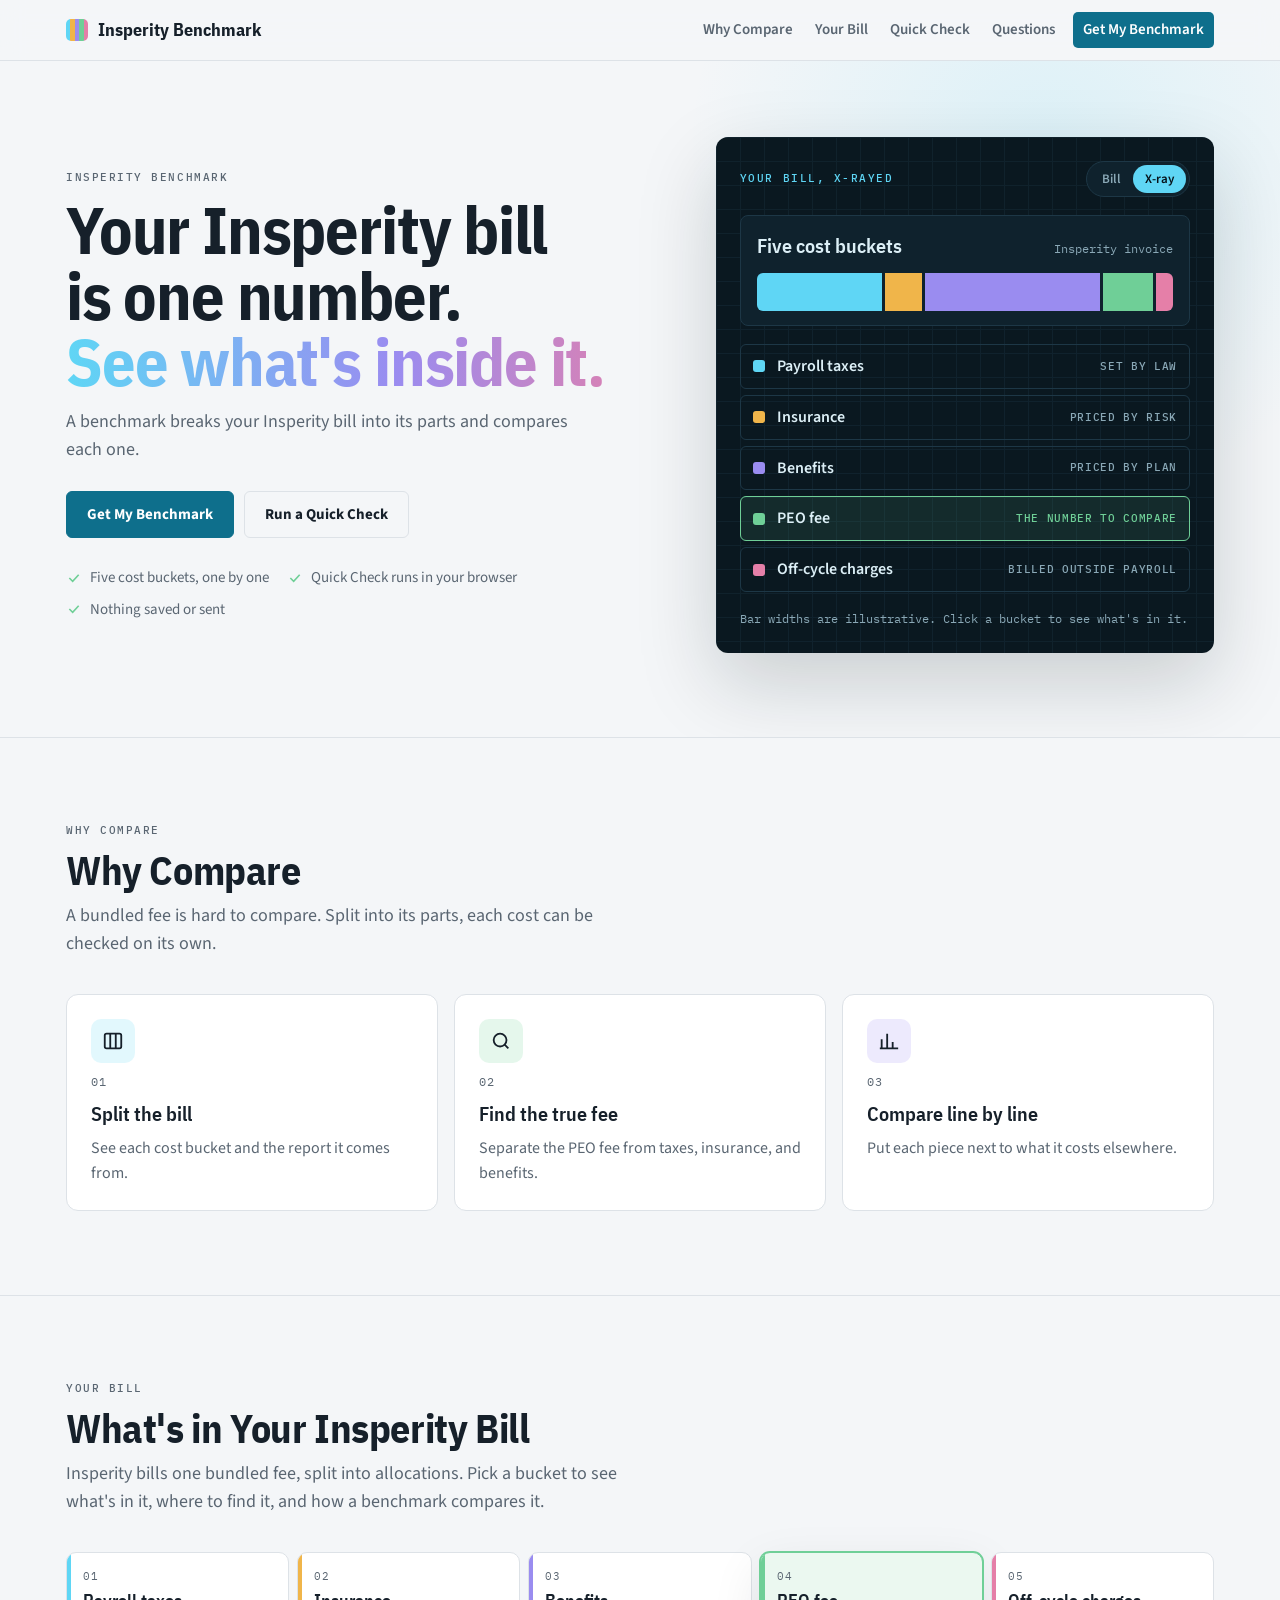
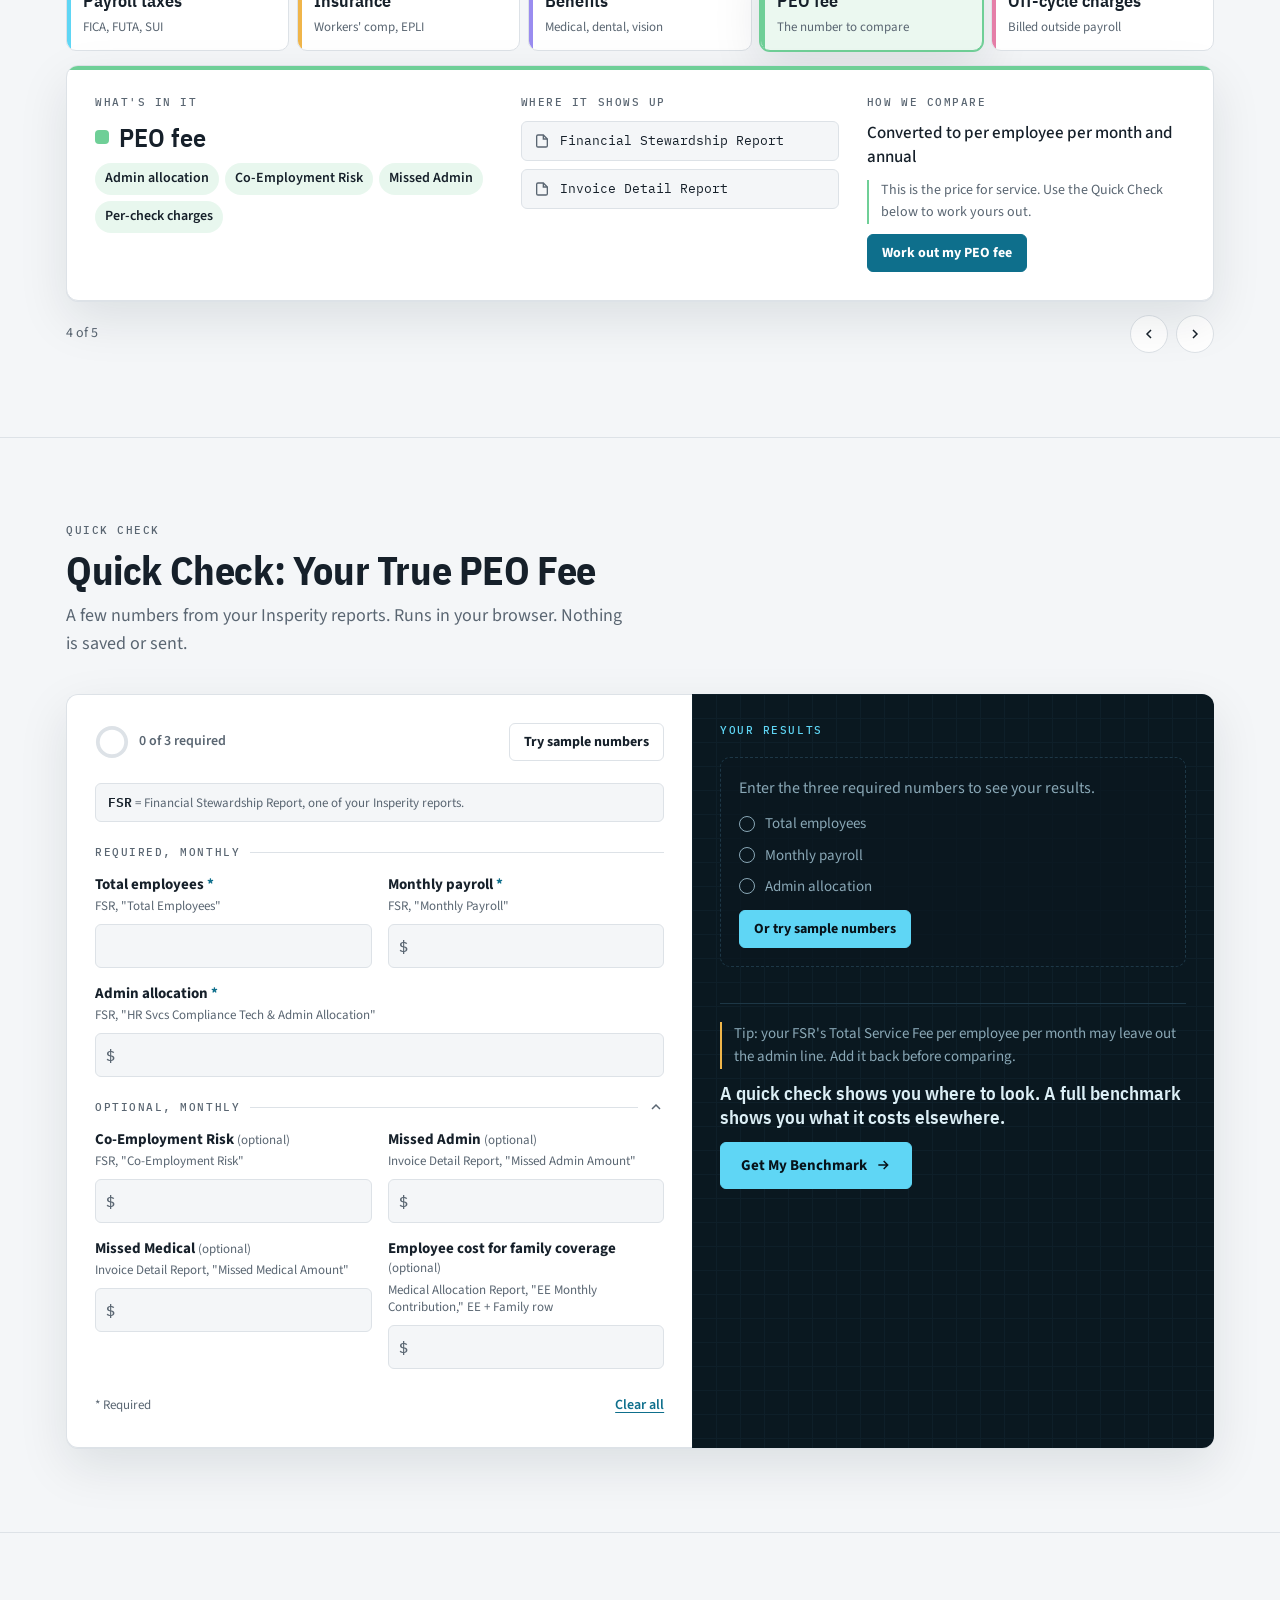
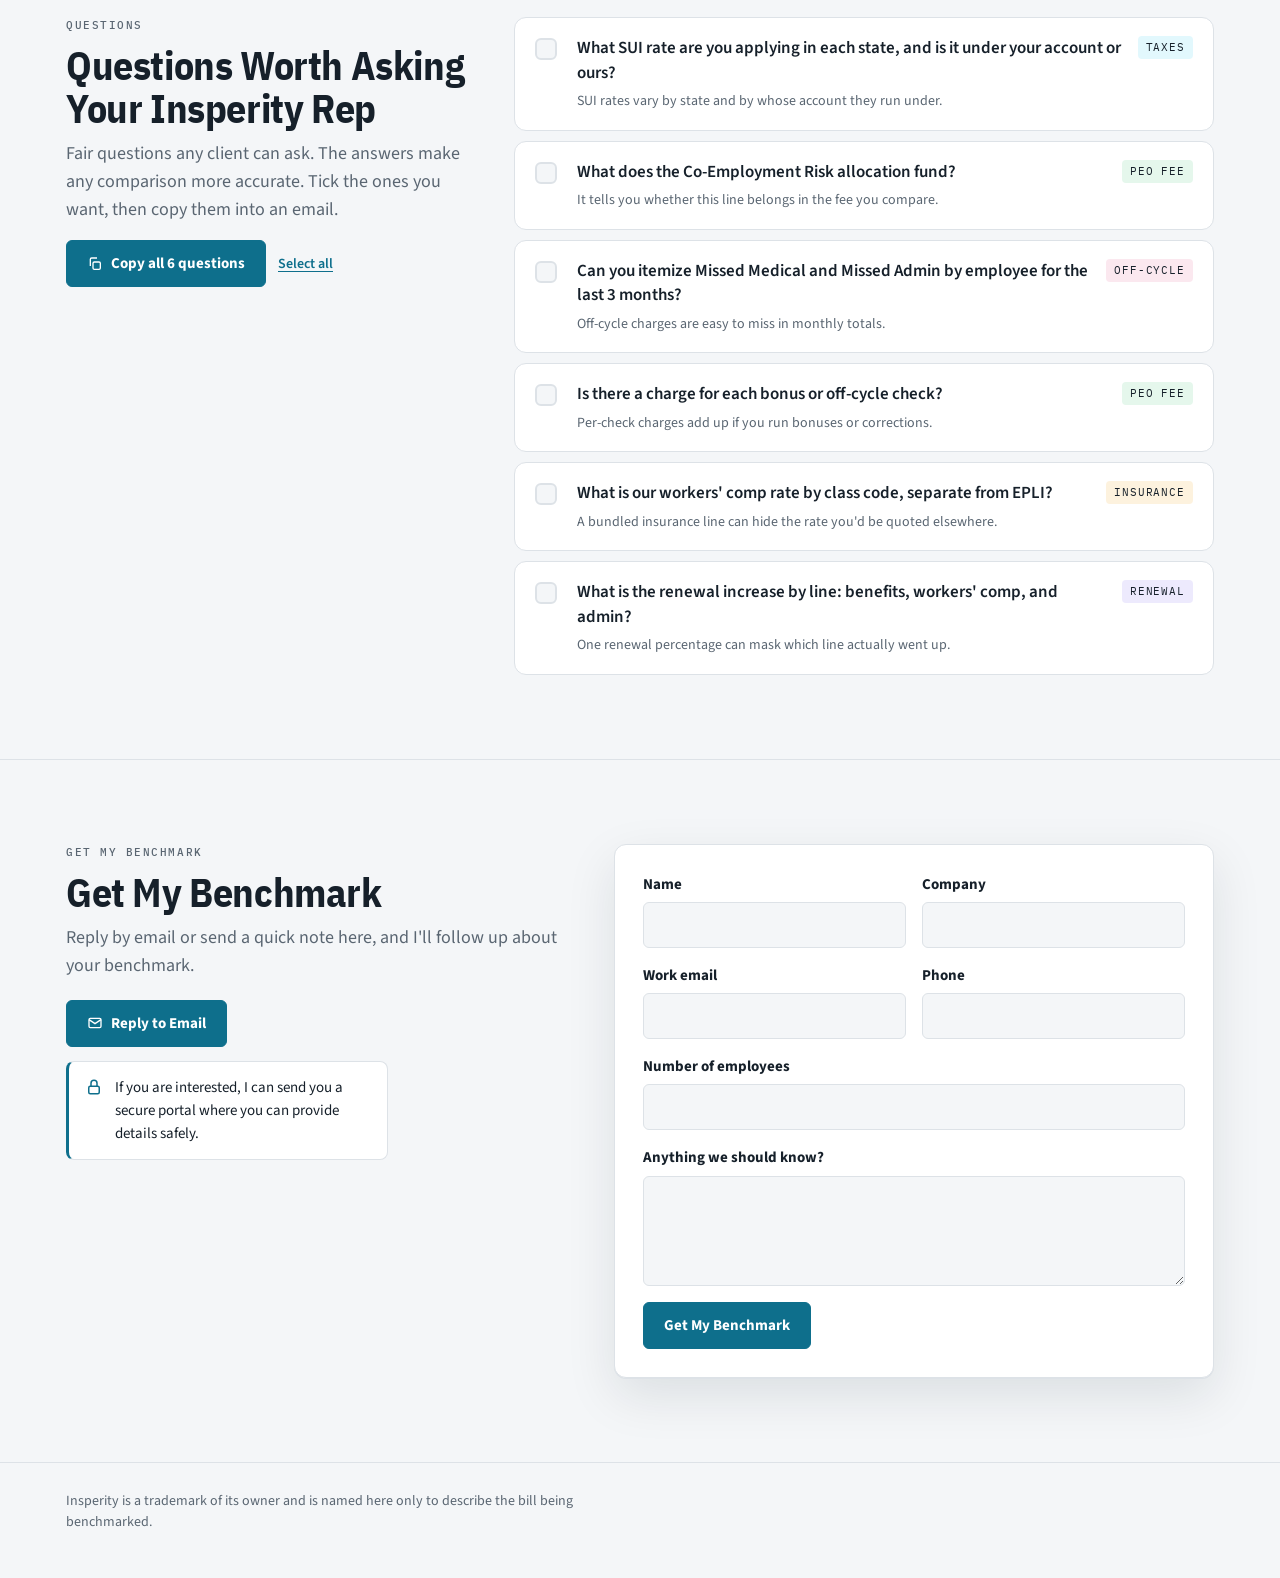
==== commit 5e32a8ff: "Replace generic Allocation tags in the hero with what sets each bucket's cost Co-Authored-By: Claude" ====
--- a/insperity/index.html
+++ b/insperity/index.html
@@ -399,11 +399,11 @@
           </div>
         </div>
         <ul class="legend" id="legend">
-          <li data-b="0" tabindex="0"><i style="background:var(--c1)"></i>Payroll taxes<small>Allocation</small></li>
-          <li data-b="1" tabindex="0"><i style="background:var(--c2)"></i>Insurance<small>Allocation</small></li>
-          <li data-b="2" tabindex="0"><i style="background:var(--c3)"></i>Benefits<small>Allocation</small></li>
+          <li data-b="0" tabindex="0"><i style="background:var(--c1)"></i>Payroll taxes<small>Set by law</small></li>
+          <li data-b="1" tabindex="0"><i style="background:var(--c2)"></i>Insurance<small>Priced by risk</small></li>
+          <li data-b="2" tabindex="0"><i style="background:var(--c3)"></i>Benefits<small>Priced by plan</small></li>
           <li data-b="3" tabindex="0" class="key"><i style="background:var(--c4)"></i>PEO fee<small>The number to compare</small></li>
-          <li data-b="4" tabindex="0"><i style="background:var(--c5)"></i>Off-cycle charges<small>Allocation</small></li>
+          <li data-b="4" tabindex="0"><i style="background:var(--c5)"></i>Off-cycle charges<small>Billed outside payroll</small></li>
         </ul>
         <p class="note">Bar widths are illustrative. Click a bucket to see what's in it.</p>
       </figure>
